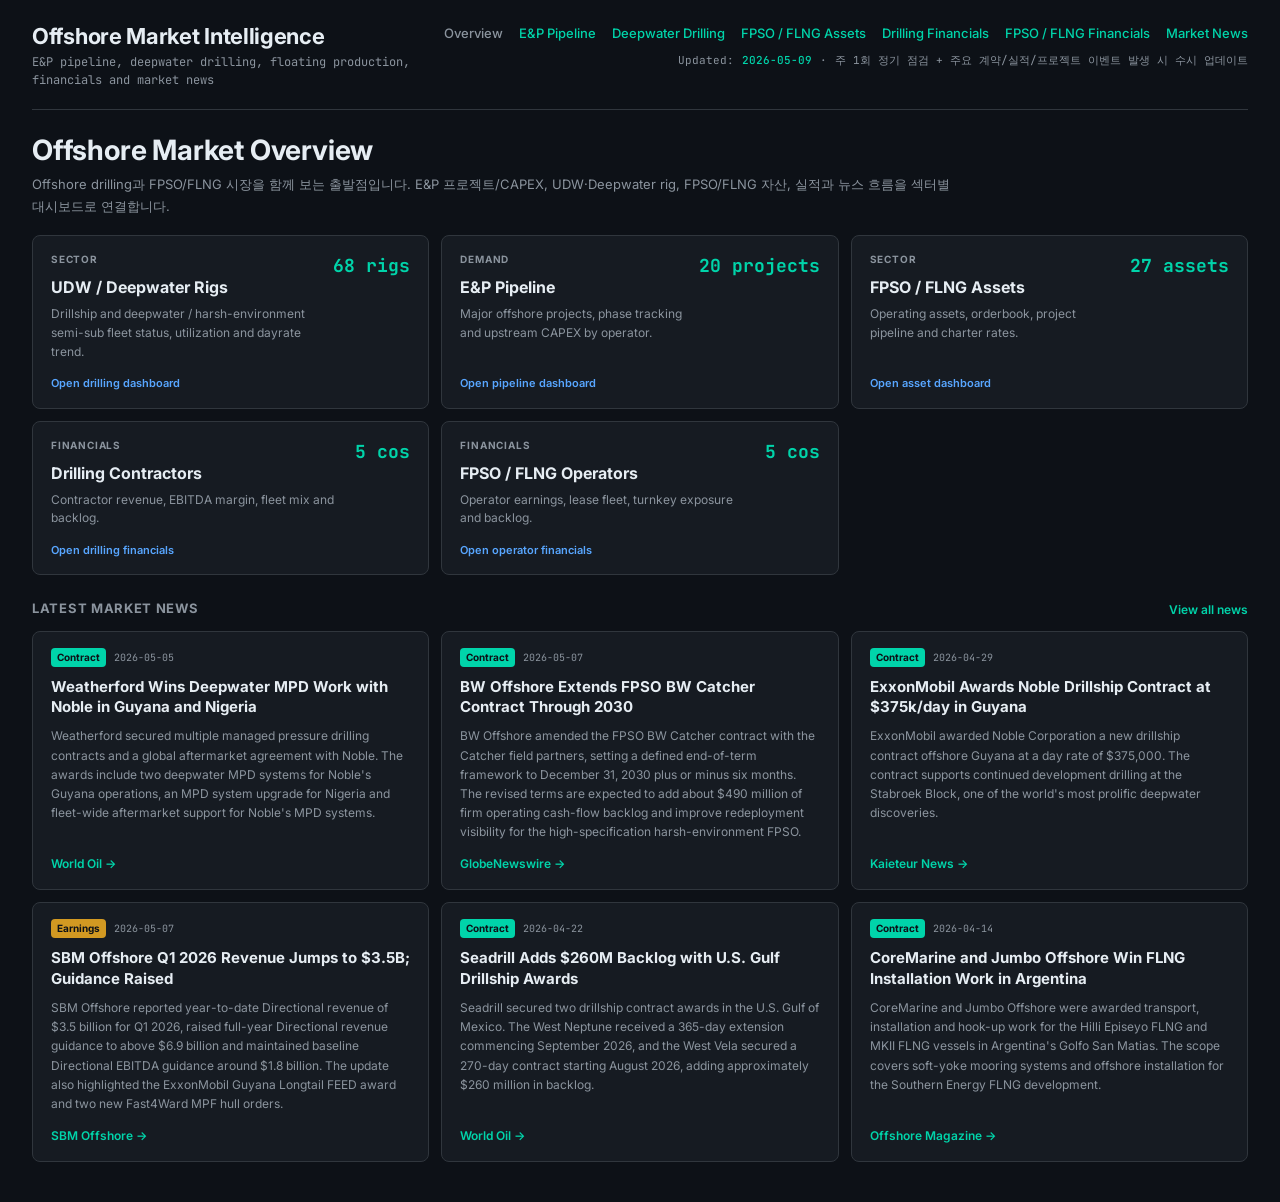
==== index.html @ 8be3d0b0 "style: simplify overview summary layout" ====
<!DOCTYPE html>
<html lang="ko">
<head>
  <meta charset="UTF-8">
  <meta name="viewport" content="width=device-width, initial-scale=1.0">
  <title>Offshore Market Intelligence</title>
  <link rel="preconnect" href="https://fonts.googleapis.com">
  <link rel="preconnect" href="https://fonts.gstatic.com" crossorigin>
  <link href="https://fonts.googleapis.com/css2?family=Inter:wght@400;500;600;700&family=JetBrains+Mono:wght@400;500&display=swap" rel="stylesheet">
  <style>
    :root {
      --bg: #0d1117;
      --panel: #161b22;
      --border: #30363d;
      --accent: #00d4aa;
      --text: #e6edf3;
      --text-muted: #8b949e;
      --green: #3fb950;
      --yellow: #d29922;
      --blue: #58a6ff;
      --orange: #f0883e;
      --red: #f85149;
      --font-body: 'Inter', sans-serif;
      --font-mono: 'JetBrains Mono', monospace;
    }
    *, *::before, *::after { box-sizing: border-box; margin: 0; padding: 0; }
    body {
      min-height: 100vh;
      background: var(--bg);
      color: var(--text);
      font-family: var(--font-body);
      line-height: 1.5;
    }
    .container {
      max-width: 1440px;
      margin: 0 auto;
      padding: 24px 32px 40px;
    }
    .header {
      display: flex;
      align-items: flex-start;
      justify-content: space-between;
      gap: 16px;
      padding-bottom: 20px;
      margin-bottom: 24px;
      border-bottom: 1px solid var(--border);
      flex-wrap: wrap;
    }
    .header-title {
      display: flex;
      flex-direction: column;
      gap: 4px;
    }
    h1 {
      font-size: 22px;
      letter-spacing: -0.3px;
      line-height: 1.15;
    }
    .subtitle {
      color: var(--text-muted);
      font-size: 12px;
      font-family: var(--font-mono);
    }
    .header-nav {
      display: flex;
      align-items: center;
      justify-content: flex-end;
      gap: 16px;
      flex-wrap: wrap;
    }
    .header-right {
      display: flex;
      flex-direction: column;
      align-items: flex-end;
      gap: 8px;
    }
    .header-meta {
      display: flex;
      align-items: center;
      justify-content: flex-end;
      gap: 8px;
      color: var(--text-muted);
      font-family: var(--font-mono);
      font-size: 11px;
      flex-wrap: wrap;
    }
    .header-meta .value {
      color: var(--accent);
      font-weight: 500;
    }
    .nav-link {
      color: var(--accent);
      text-decoration: none;
      font-size: 13px;
      font-weight: 500;
    }
    .nav-link:hover { text-decoration: underline; }
    .nav-link.active {
      color: var(--text-muted);
      pointer-events: none;
    }
    .hero {
      display: block;
      margin-bottom: 24px;
    }
    .hero-copy, .panel, .sector-card, .news-card {
      background: var(--panel);
      border: 1px solid var(--border);
      border-radius: 8px;
    }
    .hero-copy {
      background: transparent;
      border: none;
      border-radius: 0;
      padding: 0;
      margin-bottom: 18px;
    }
    .hero-copy h2 {
      font-size: 28px;
      line-height: 1.15;
      letter-spacing: -0.2px;
      margin-bottom: 8px;
    }
    .hero-copy p {
      color: var(--text-muted);
      font-size: 13px;
      line-height: 1.65;
      max-width: 920px;
    }
    .sector-grid {
      display: grid;
      grid-template-columns: repeat(5, minmax(0, 1fr));
      gap: 12px;
    }
    @media (max-width: 1280px) {
      .sector-grid { grid-template-columns: repeat(3, minmax(0, 1fr)); }
    }
    @media (max-width: 820px) {
      .sector-grid { grid-template-columns: repeat(2, minmax(0, 1fr)); }
    }
    @media (max-width: 560px) {
      .sector-grid { grid-template-columns: 1fr; }
    }
    .sector-card {
      min-height: 128px;
      padding: 16px 18px;
      display: flex;
      flex-direction: column;
      justify-content: space-between;
      color: var(--text);
      text-decoration: none;
      transition: border-color 0.15s, transform 0.15s;
    }
    .sector-card:hover {
      border-color: var(--accent);
      transform: translateY(-1px);
    }
    .sector-top {
      display: flex;
      justify-content: space-between;
      align-items: flex-start;
      gap: 12px;
    }
    .label {
      color: var(--text-muted);
      font-size: 10px;
      font-weight: 700;
      letter-spacing: 0.8px;
      text-transform: uppercase;
      margin-bottom: 8px;
    }
    .sector-title {
      font-size: 16px;
      font-weight: 700;
      margin-bottom: 6px;
    }
    .sector-desc {
      color: var(--text-muted);
      font-size: 12px;
      line-height: 1.55;
    }
    .metric {
      flex-shrink: 0;
      color: var(--accent);
      font-family: var(--font-mono);
      font-size: 18px;
      font-weight: 700;
      white-space: nowrap;
      text-align: right;
    }
    .sector-foot {
      color: var(--blue);
      font-size: 11px;
      font-weight: 600;
      margin-top: 14px;
    }
    .section-head {
      display: flex;
      align-items: flex-end;
      justify-content: space-between;
      gap: 16px;
      margin: 8px 0 12px;
    }
    .section-title {
      font-size: 13px;
      font-weight: 700;
      letter-spacing: 0.7px;
      text-transform: uppercase;
      color: var(--text-muted);
    }
    .section-link {
      color: var(--accent);
      text-decoration: none;
      font-size: 12px;
      font-weight: 600;
    }
    .section-link:hover { text-decoration: underline; }
    .news-grid {
      display: grid;
      grid-template-columns: repeat(3, minmax(0, 1fr));
      gap: 12px;
    }
    @media (max-width: 980px) {
      .news-grid { grid-template-columns: repeat(2, minmax(0, 1fr)); }
    }
    @media (max-width: 680px) {
      .news-grid { grid-template-columns: 1fr; }
    }
    .news-card {
      padding: 16px 18px;
      min-height: 220px;
      display: flex;
      flex-direction: column;
      justify-content: space-between;
    }
    .news-meta {
      display: flex;
      gap: 8px;
      align-items: center;
      margin-bottom: 10px;
      color: var(--text-muted);
      font-family: var(--font-mono);
      font-size: 10px;
    }
    .category {
      color: #0d1117;
      background: var(--accent);
      border-radius: 4px;
      padding: 2px 6px;
      font-family: var(--font-body);
      font-size: 10px;
      font-weight: 700;
    }
    .category.Earnings { background: var(--yellow); }
    .category.Fleet { background: var(--blue); }
    .category.MA { background: var(--orange); }
    .category.Outlook { background: var(--green); }
    .news-title {
      color: var(--text);
      font-size: 15px;
      font-weight: 700;
      line-height: 1.35;
      margin-bottom: 9px;
    }
    .news-summary {
      color: var(--text-muted);
      font-size: 12px;
      line-height: 1.6;
    }
    .news-source {
      color: var(--accent);
      text-decoration: none;
      font-size: 12px;
      font-weight: 600;
      margin-top: 14px;
      display: inline-flex;
    }
    .news-source:hover { text-decoration: underline; }
    .loading {
      padding: 16px;
      color: var(--red);
      border: 1px solid rgba(248,81,73,0.35);
      background: rgba(248,81,73,0.06);
      border-radius: 8px;
    }
    /* Shared header alignment */
    .header {
      display: grid;
      grid-template-columns: minmax(280px, 1fr) minmax(0, auto);
      align-items: start;
      gap: 12px 24px;
    }
    .header-right,
    .header-nav { justify-self: end; }
    .header-nav {
      display: flex;
      align-items: center;
      justify-content: flex-end;
      flex-wrap: wrap;
      gap: 16px;
    }
    @media (max-width: 900px) {
      .header { grid-template-columns: 1fr; }
      .header-right,
      .header-nav {
        justify-self: start;
        align-items: flex-start;
        justify-content: flex-start;
      }
    }
  </style>
</head>
<body>
<div class="container">
  <header class="header">
    <div class="header-title">
      <h1>Offshore Market Intelligence</h1>
      <span class="subtitle">E&amp;P pipeline, deepwater drilling, floating production, financials and market news</span>
    </div>
    <div class="header-right">
      <nav class="header-nav">
        <span class="nav-link active">Overview</span>
        <a href="pipeline.html" class="nav-link">E&amp;P Pipeline</a>
        <a href="drilling.html" class="nav-link">Deepwater Drilling</a>
        <a href="fpso.html" class="nav-link">FPSO / FLNG Assets</a>
        <a href="earnings.html" class="nav-link">Drilling Financials</a>
        <a href="fpso_earnings.html" class="nav-link">FPSO / FLNG Financials</a>
        <a href="news.html" class="nav-link">Market News</a>
      </nav>
      <div class="header-meta" id="header-meta">
        <!-- populated by JS -->
      </div>
    </div>
  </header>

  <main id="app">
    <div class="loading">Loading offshore market data...</div>
  </main>
</div>

<script>
(async function () {
  const dataFiles = [
    './data/fleet.json',
    './data/pipeline.json',
    './data/fpso.json',
    './data/earnings.json',
    './data/fpso_earnings.json',
    './data/news.json',
  ];

  function esc(str) {
    if (str == null) return '';
    return String(str)
      .replace(/&/g, '&amp;')
      .replace(/</g, '&lt;')
      .replace(/>/g, '&gt;')
      .replace(/"/g, '&quot;');
  }

  function categoryClass(category) {
    if (category === 'M&A') return 'MA';
    return category || '';
  }

  function renderNews(items) {
    return items.slice(0, 6).map(item => `
      <article class="news-card">
        <div>
          <div class="news-meta">
            <span class="category ${esc(categoryClass(item.category))}">${esc(item.category)}</span>
            <span>${esc(item.date)}</span>
          </div>
          <div class="news-title">${esc(item.title)}</div>
          <div class="news-summary">${esc(item.summary)}</div>
        </div>
        <a class="news-source" href="${esc(item.url)}" target="_blank" rel="noopener noreferrer">${esc(item.source)} -></a>
      </article>
    `).join('');
  }

  try {
    const [fleet, pipeline, fpso, drillingEarnings, fpsoEarnings, news] = await Promise.all(
      dataFiles.map(url => fetch(url).then(r => {
        if (!r.ok) throw new Error(`${url} ${r.status}`);
        return r.json();
      }))
    );

    const deepwaterRigs = fleet.rigs.filter(r => r.type === 'Drillship' || r.type === 'Semisubmersible');
    const pipelineProjects = pipeline.projects || [];
    const sortedNews = [...news.items].sort((a, b) => b.date.localeCompare(a.date));
    const drillingNews = sortedNews.filter(n => n.sector === 'Drilling').slice(0, 3);
    const fpsoNews = sortedNews.filter(n => n.sector === 'FPSO/FLNG').slice(0, 3);
    const latestNews = [
      drillingNews[0], fpsoNews[0],
      drillingNews[1], fpsoNews[1],
      drillingNews[2], fpsoNews[2],
    ].filter(Boolean);
    const latestUpdate = [
      fleet.updated,
      pipeline.updated,
      fpso.updated,
      drillingEarnings.updated,
      fpsoEarnings.updated,
      news.updated,
    ].filter(Boolean).sort().pop() || '—';

    document.getElementById('header-meta').innerHTML = `
      <span>Updated:</span>
      <span class="value">${esc(latestUpdate)}</span>
      <span>·</span>
      <span>${esc(news.update_frequency_ko || news.update_frequency || 'Weekly review + ad hoc updates')}</span>
    `;

    document.getElementById('app').innerHTML = `
      <section class="hero">
        <div class="hero-copy">
          <h2>Offshore Market Overview</h2>
          <p>
            Offshore drilling과 FPSO/FLNG 시장을 함께 보는 출발점입니다.
            E&amp;P 프로젝트/CAPEX, UDW·Deepwater rig, FPSO/FLNG 자산, 실적과 뉴스 흐름을 섹터별 대시보드로 연결합니다.
          </p>
        </div>
        <div class="sector-grid">
          <a class="sector-card" href="drilling.html">
            <div class="sector-top">
              <div>
                <div class="label">Sector</div>
                <div class="sector-title">UDW / Deepwater Rigs</div>
                <div class="sector-desc">Drillship and deepwater / harsh-environment semi-sub fleet status, utilization and dayrate trend.</div>
              </div>
              <div class="metric">${deepwaterRigs.length} rigs</div>
            </div>
            <div class="sector-foot">Open drilling dashboard</div>
          </a>
          <a class="sector-card" href="pipeline.html">
            <div class="sector-top">
              <div>
                <div class="label">Demand</div>
                <div class="sector-title">E&amp;P Pipeline</div>
                <div class="sector-desc">Major offshore projects, phase tracking and upstream CAPEX by operator.</div>
              </div>
              <div class="metric">${pipelineProjects.length} projects</div>
            </div>
            <div class="sector-foot">Open pipeline dashboard</div>
          </a>
          <a class="sector-card" href="fpso.html">
            <div class="sector-top">
              <div>
                <div class="label">Sector</div>
                <div class="sector-title">FPSO / FLNG Assets</div>
                <div class="sector-desc">Operating assets, orderbook, project pipeline and charter rates.</div>
              </div>
              <div class="metric">${fpso.vessels.length} assets</div>
            </div>
            <div class="sector-foot">Open asset dashboard</div>
          </a>
          <a class="sector-card" href="earnings.html">
            <div class="sector-top">
              <div>
                <div class="label">Financials</div>
                <div class="sector-title">Drilling Contractors</div>
                <div class="sector-desc">Contractor revenue, EBITDA margin, fleet mix and backlog.</div>
              </div>
              <div class="metric">${drillingEarnings.companies.length} cos</div>
            </div>
            <div class="sector-foot">Open drilling financials</div>
          </a>
          <a class="sector-card" href="fpso_earnings.html">
            <div class="sector-top">
              <div>
                <div class="label">Financials</div>
                <div class="sector-title">FPSO / FLNG Operators</div>
                <div class="sector-desc">Operator earnings, lease fleet, turnkey exposure and backlog.</div>
              </div>
              <div class="metric">${fpsoEarnings.companies.length} cos</div>
            </div>
            <div class="sector-foot">Open operator financials</div>
          </a>
        </div>
      </section>

      <section>
        <div class="section-head">
          <div class="section-title">Latest Market News</div>
          <a class="section-link" href="news.html">View all news</a>
        </div>
        <div class="news-grid">${renderNews(latestNews)}</div>
      </section>
    `;
  } catch (err) {
    document.getElementById('app').innerHTML =
      `<div class="loading">데이터 로드 실패: ${esc(err.message)}</div>`;
  }
})();
</script>
</body>
</html>
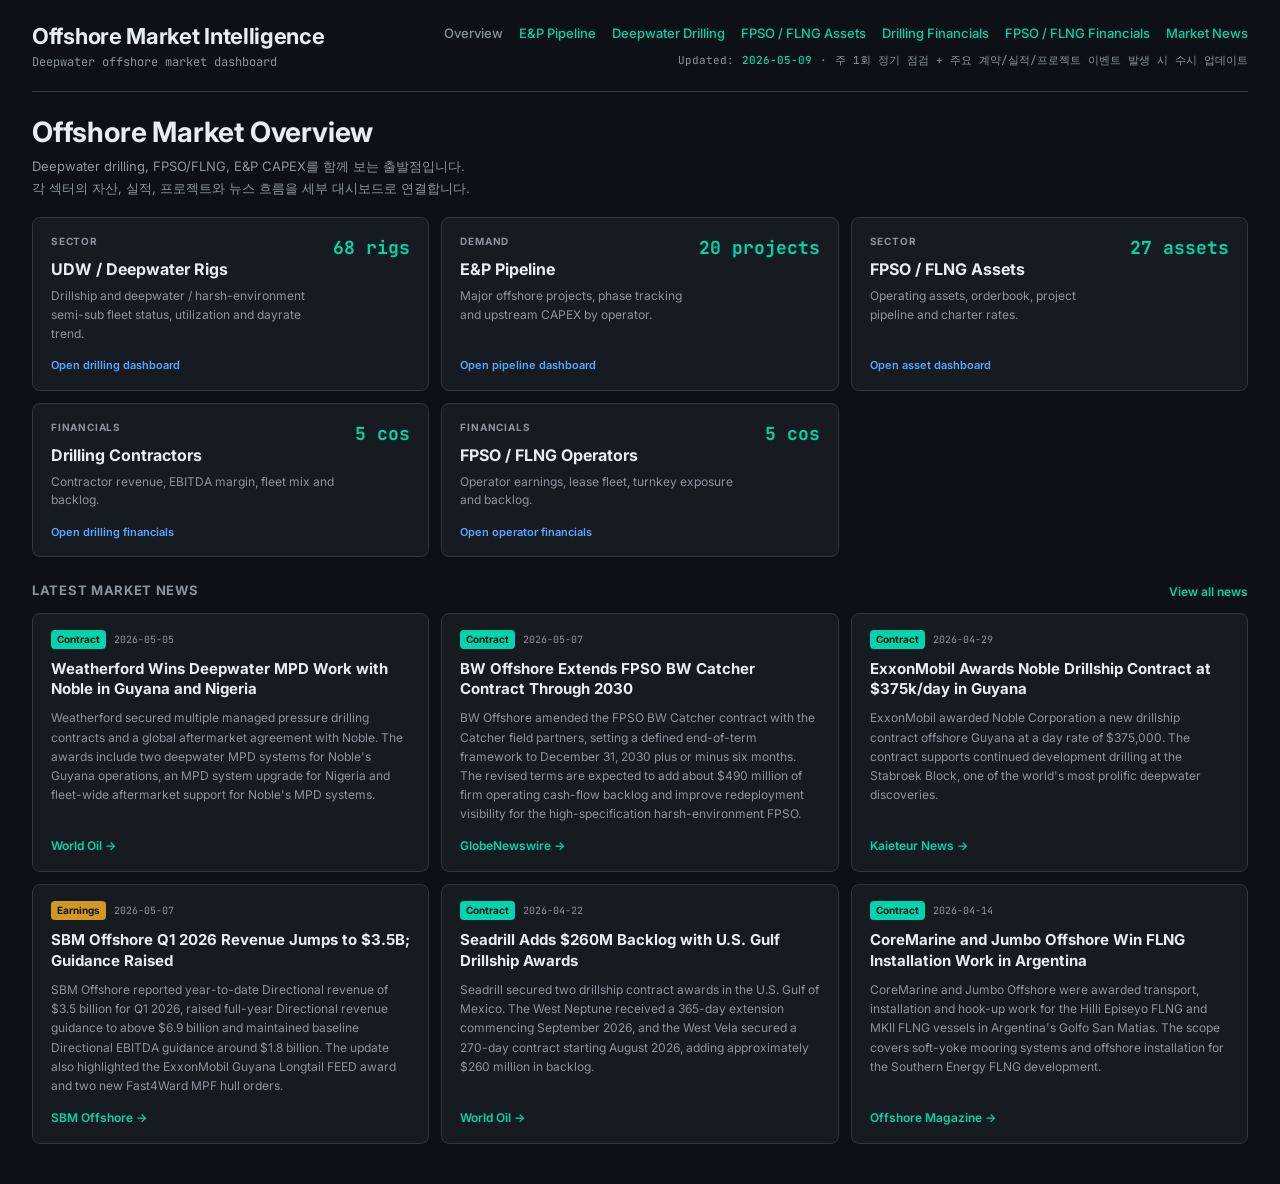
==== commit 387b0a37: "style: improve overview text wrapping" ====
--- a/index.html
+++ b/index.html
@@ -60,6 +60,7 @@
       color: var(--text-muted);
       font-size: 12px;
       font-family: var(--font-mono);
+      white-space: nowrap;
     }
     .header-nav {
       display: flex;
@@ -125,7 +126,10 @@
       color: var(--text-muted);
       font-size: 13px;
       line-height: 1.65;
-      max-width: 920px;
+      max-width: 980px;
+    }
+    .hero-copy p span {
+      display: block;
     }
     .sector-grid {
       display: grid;
@@ -307,6 +311,8 @@
         align-items: flex-start;
         justify-content: flex-start;
       }
+      .subtitle { white-space: normal; }
+      .hero-copy p span { display: inline; }
     }
   </style>
 </head>
@@ -315,7 +321,7 @@
   <header class="header">
     <div class="header-title">
       <h1>Offshore Market Intelligence</h1>
-      <span class="subtitle">E&amp;P pipeline, deepwater drilling, floating production, financials and market news</span>
+      <span class="subtitle">Deepwater offshore market dashboard</span>
     </div>
     <div class="header-right">
       <nav class="header-nav">
@@ -418,8 +424,8 @@
         <div class="hero-copy">
           <h2>Offshore Market Overview</h2>
           <p>
-            Offshore drilling과 FPSO/FLNG 시장을 함께 보는 출발점입니다.
-            E&amp;P 프로젝트/CAPEX, UDW·Deepwater rig, FPSO/FLNG 자산, 실적과 뉴스 흐름을 섹터별 대시보드로 연결합니다.
+            <span>Deepwater drilling, FPSO/FLNG, E&amp;P CAPEX를 함께 보는 출발점입니다.</span>
+            <span>각 섹터의 자산, 실적, 프로젝트와 뉴스 흐름을 세부 대시보드로 연결합니다.</span>
           </p>
         </div>
         <div class="sector-grid">
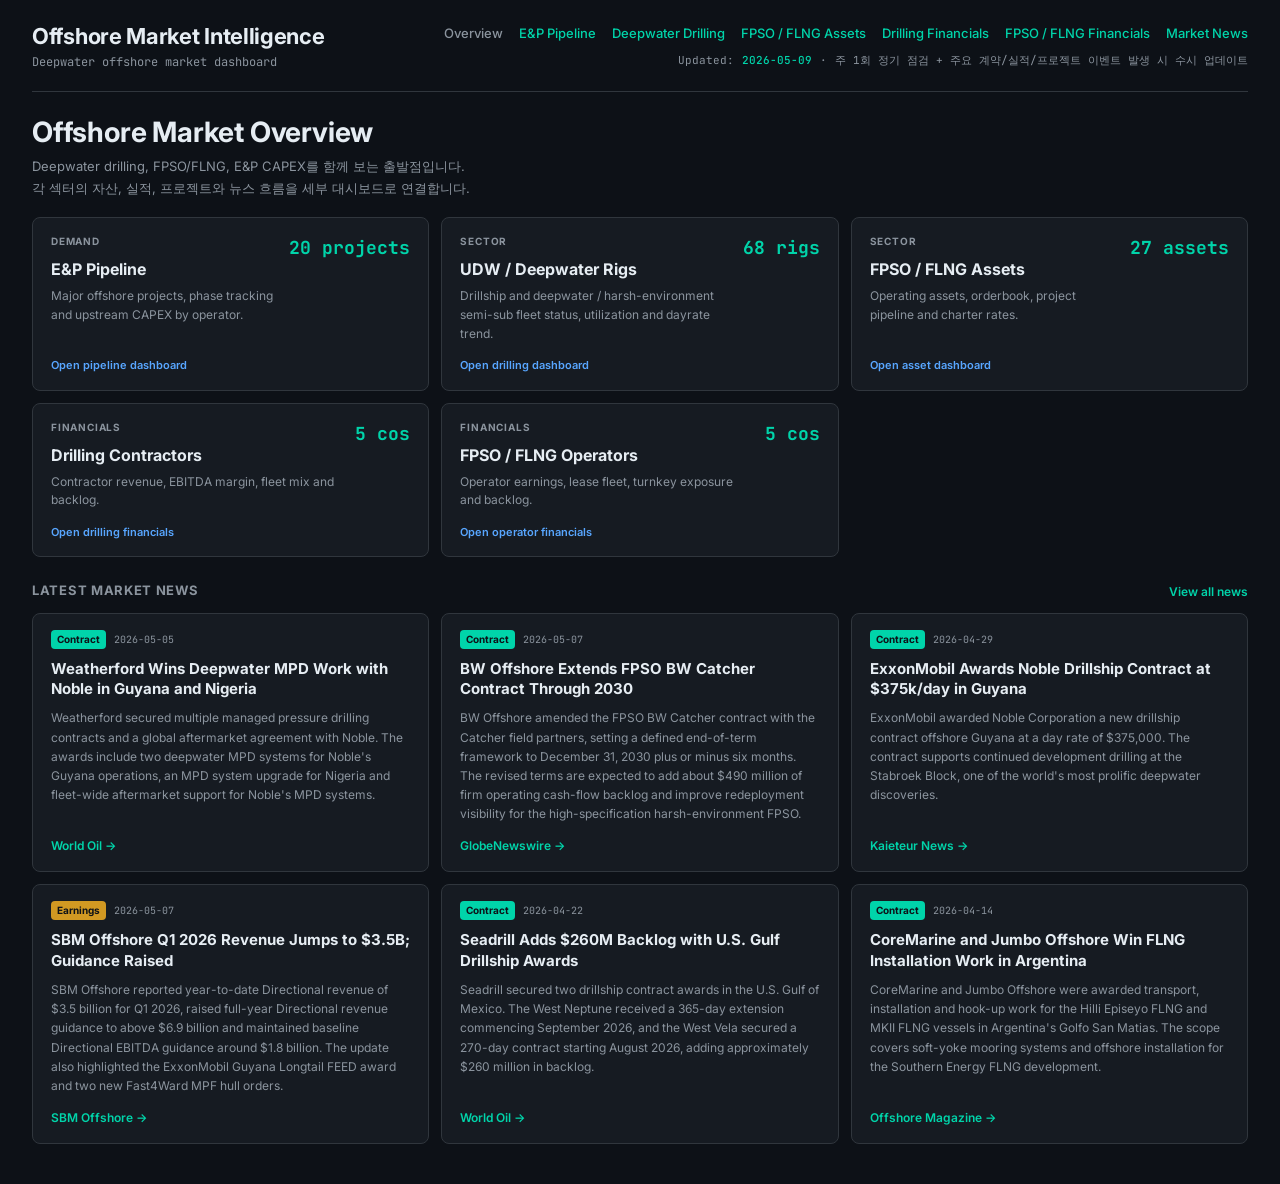
==== commit 0664355b: "fix: reorder sector cards to E&P Pipeline → UDW/Deepwater → FPSO/FLNG" ====
--- a/index.html
+++ b/index.html
@@ -429,6 +429,17 @@
           </p>
         </div>
         <div class="sector-grid">
+          <a class="sector-card" href="pipeline.html">
+            <div class="sector-top">
+              <div>
+                <div class="label">Demand</div>
+                <div class="sector-title">E&amp;P Pipeline</div>
+                <div class="sector-desc">Major offshore projects, phase tracking and upstream CAPEX by operator.</div>
+              </div>
+              <div class="metric">${pipelineProjects.length} projects</div>
+            </div>
+            <div class="sector-foot">Open pipeline dashboard</div>
+          </a>
           <a class="sector-card" href="drilling.html">
             <div class="sector-top">
               <div>
@@ -439,17 +450,6 @@
               <div class="metric">${deepwaterRigs.length} rigs</div>
             </div>
             <div class="sector-foot">Open drilling dashboard</div>
-          </a>
-          <a class="sector-card" href="pipeline.html">
-            <div class="sector-top">
-              <div>
-                <div class="label">Demand</div>
-                <div class="sector-title">E&amp;P Pipeline</div>
-                <div class="sector-desc">Major offshore projects, phase tracking and upstream CAPEX by operator.</div>
-              </div>
-              <div class="metric">${pipelineProjects.length} projects</div>
-            </div>
-            <div class="sector-foot">Open pipeline dashboard</div>
           </a>
           <a class="sector-card" href="fpso.html">
             <div class="sector-top">
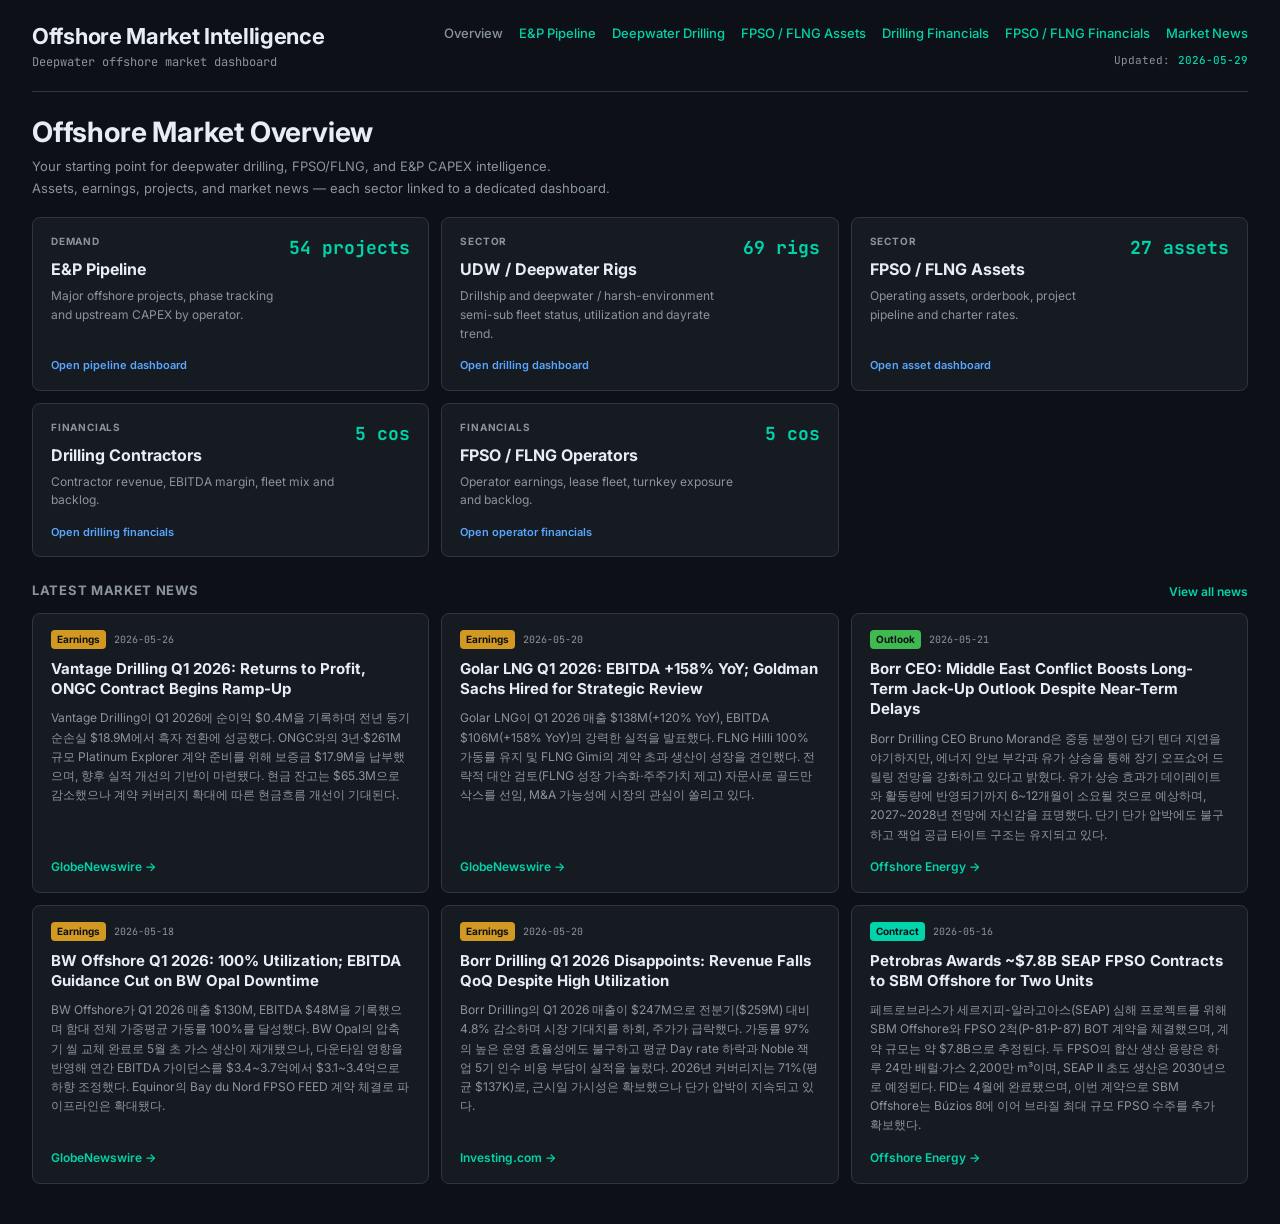
==== commit a419563e: "style: overview page - English text, remove update frequency note - 섹션 설명 한→영 (출발점, 각 섹터 문구) - 우측 상단" ====
--- a/index.html
+++ b/index.html
@@ -415,8 +415,6 @@
     document.getElementById('header-meta').innerHTML = `
       <span>Updated:</span>
       <span class="value">${esc(latestUpdate)}</span>
-      <span>·</span>
-      <span>${esc(news.update_frequency_ko || news.update_frequency || 'Weekly review + ad hoc updates')}</span>
     `;
 
     document.getElementById('app').innerHTML = `
@@ -424,8 +422,8 @@
         <div class="hero-copy">
           <h2>Offshore Market Overview</h2>
           <p>
-            <span>Deepwater drilling, FPSO/FLNG, E&amp;P CAPEX를 함께 보는 출발점입니다.</span>
-            <span>각 섹터의 자산, 실적, 프로젝트와 뉴스 흐름을 세부 대시보드로 연결합니다.</span>
+            <span>Your starting point for deepwater drilling, FPSO/FLNG, and E&amp;P CAPEX intelligence.</span>
+            <span>Assets, earnings, projects, and market news — each sector linked to a dedicated dashboard.</span>
           </p>
         </div>
         <div class="sector-grid">
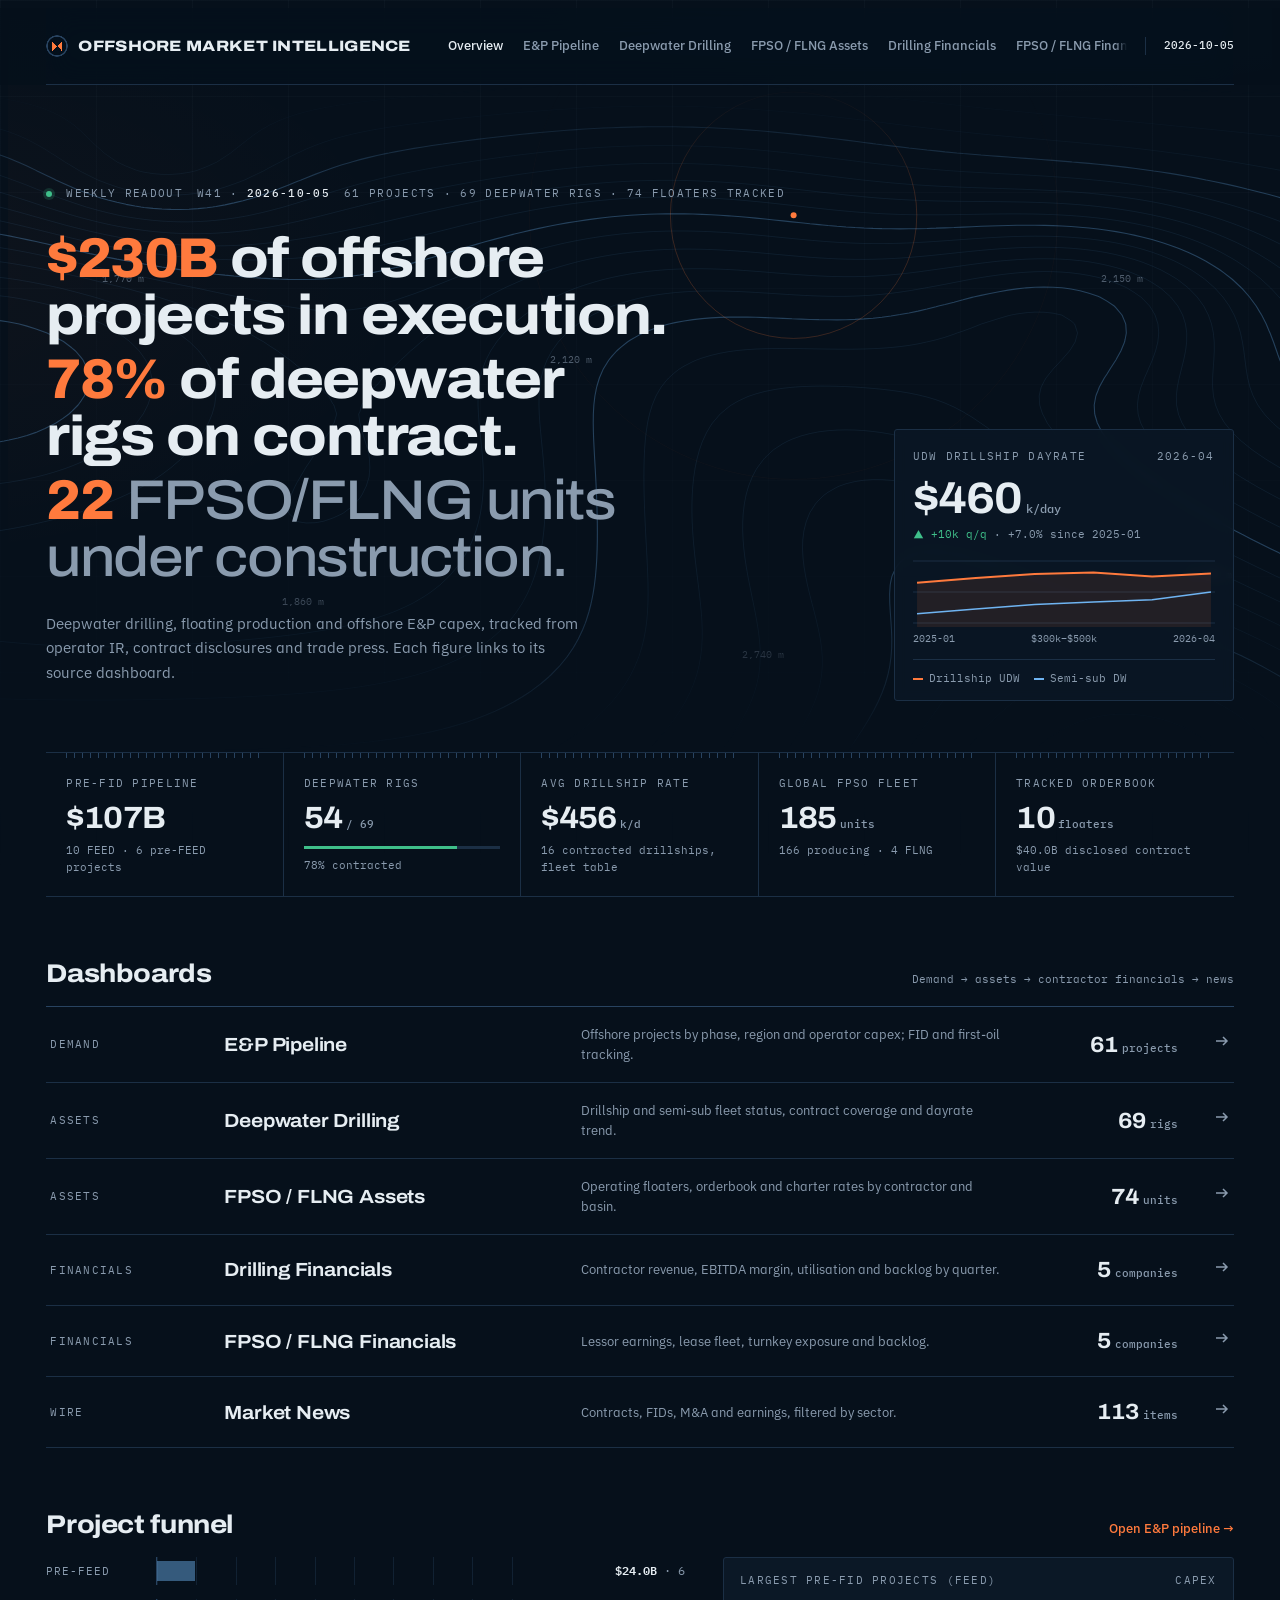
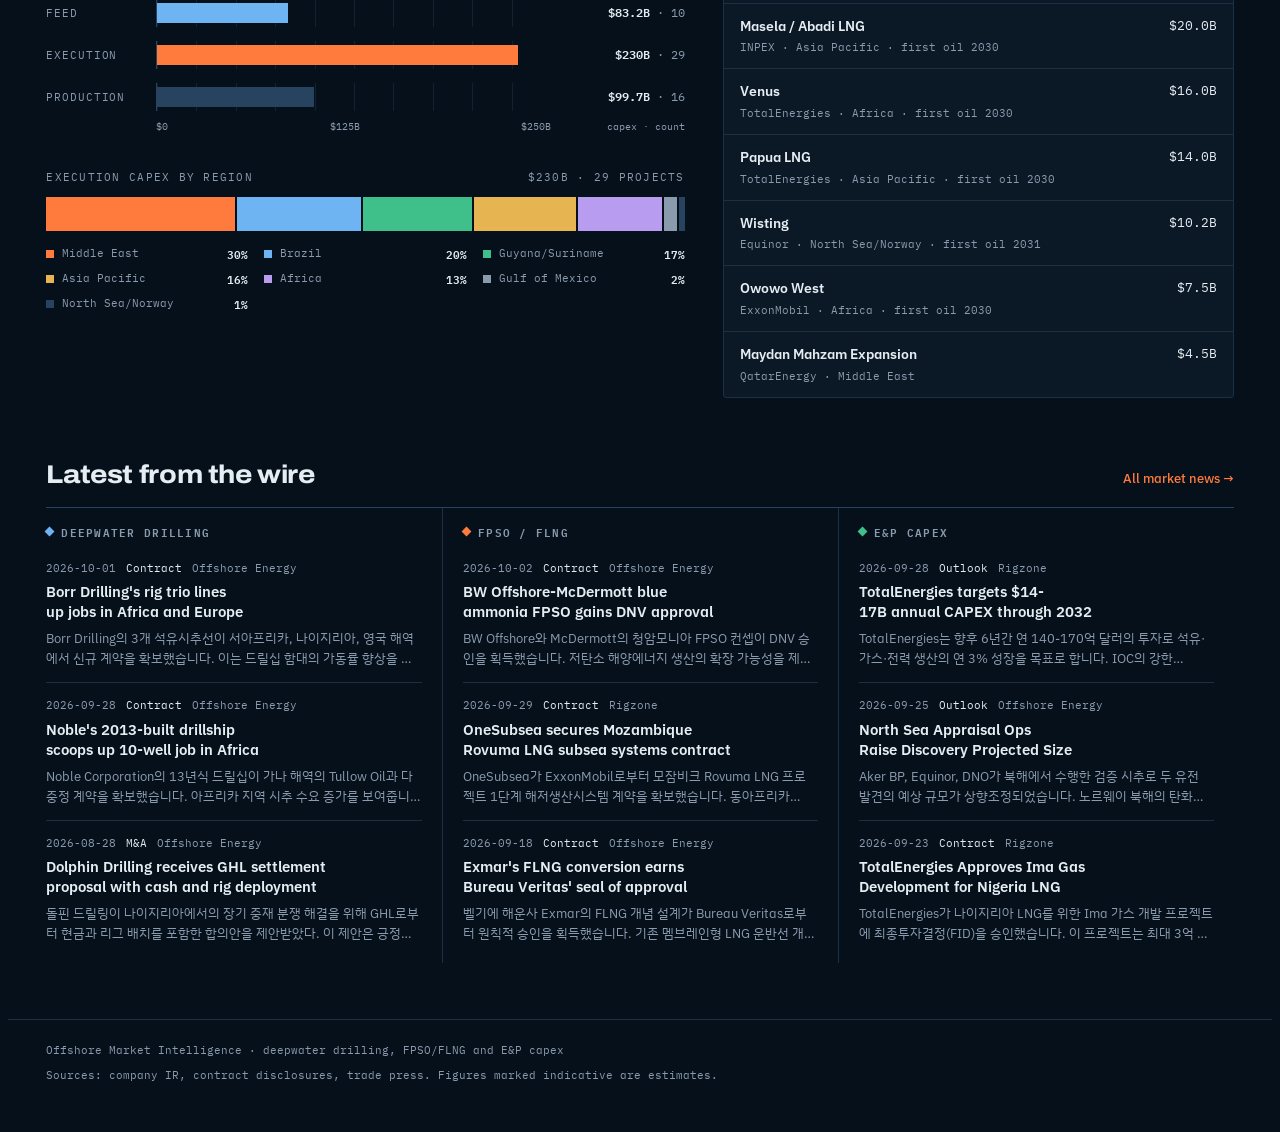
==== commit d4d5312a: "design: site-wide redesign — "chart room" design system - assets/theme.css: shared design system (de" ====
--- a/index.html
+++ b/index.html
@@ -2,317 +2,189 @@
 <html lang="ko">
 <head>
   <meta charset="UTF-8">
-  <meta name="viewport" content="width=device-width, initial-scale=1.0">
+  <meta name="viewport" content="width=device-width, initial-scale=1.0, viewport-fit=cover">
   <title>Offshore Market Intelligence</title>
+  <meta name="description" content="Weekly intelligence on deepwater drilling, FPSO/FLNG assets and offshore E&amp;P capex.">
+  <link rel="icon" href="data:image/svg+xml,%3Csvg xmlns='http://www.w3.org/2000/svg' viewBox='0 0 32 32'%3E%3Crect width='32' height='32' rx='6' fill='%2306101b'/%3E%3Ccircle cx='16' cy='16' r='11' fill='none' stroke='%23284360' stroke-width='2'/%3E%3Cpath d='M16 6l3 10-3 10-3-10z' fill='%23ff7a3d'/%3E%3C/svg%3E">
   <link rel="preconnect" href="https://fonts.googleapis.com">
   <link rel="preconnect" href="https://fonts.gstatic.com" crossorigin>
-  <link href="https://fonts.googleapis.com/css2?family=Inter:wght@400;500;600;700&family=JetBrains+Mono:wght@400;500&display=swap" rel="stylesheet">
+  <link href="https://fonts.googleapis.com/css2?family=Archivo:wdth,wght@62..125,400..900&family=IBM+Plex+Mono:wght@400;500;600&family=IBM+Plex+Sans+KR:wght@400;500;600;700&family=IBM+Plex+Sans:ital,wght@0,400;0,500;0,600;0,700;1,400&display=swap" rel="stylesheet">
+  <link rel="stylesheet" href="assets/theme.css">
+  <script src="assets/theme.js"></script>
   <style>
-    :root {
-      --bg: #0d1117;
-      --panel: #161b22;
-      --border: #30363d;
-      --accent: #00d4aa;
-      --text: #e6edf3;
-      --text-muted: #8b949e;
-      --green: #3fb950;
-      --yellow: #d29922;
-      --blue: #58a6ff;
-      --orange: #f0883e;
-      --red: #f85149;
-      --font-body: 'Inter', sans-serif;
-      --font-mono: 'JetBrains Mono', monospace;
-    }
-    *, *::before, *::after { box-sizing: border-box; margin: 0; padding: 0; }
-    body {
-      min-height: 100vh;
-      background: var(--bg);
-      color: var(--text);
-      font-family: var(--font-body);
-      line-height: 1.5;
-    }
-    .container {
-      max-width: 1440px;
-      margin: 0 auto;
-      padding: 24px 32px 40px;
-    }
-    .header {
-      display: flex;
-      align-items: flex-start;
-      justify-content: space-between;
-      gap: 16px;
-      padding-bottom: 20px;
-      margin-bottom: 24px;
-      border-bottom: 1px solid var(--border);
-      flex-wrap: wrap;
-    }
-    .header-title {
-      display: flex;
-      flex-direction: column;
-      gap: 4px;
-    }
-    h1 {
-      font-size: 22px;
-      letter-spacing: -0.3px;
-      line-height: 1.15;
-    }
-    .subtitle {
-      color: var(--text-muted);
-      font-size: 12px;
-      font-family: var(--font-mono);
-      white-space: nowrap;
-    }
-    .header-nav {
-      display: flex;
-      align-items: center;
-      justify-content: flex-end;
-      gap: 16px;
-      flex-wrap: wrap;
-    }
-    .header-right {
-      display: flex;
-      flex-direction: column;
-      align-items: flex-end;
-      gap: 8px;
-    }
-    .header-meta {
-      display: flex;
-      align-items: center;
-      justify-content: flex-end;
-      gap: 8px;
-      color: var(--text-muted);
-      font-family: var(--font-mono);
-      font-size: 11px;
-      flex-wrap: wrap;
-    }
-    .header-meta .value {
-      color: var(--accent);
-      font-weight: 500;
-    }
-    .nav-link {
-      color: var(--accent);
-      text-decoration: none;
-      font-size: 13px;
-      font-weight: 500;
-    }
-    .nav-link:hover { text-decoration: underline; }
-    .nav-link.active {
-      color: var(--text-muted);
-      pointer-events: none;
-    }
+    /* Overview — "sounding sheet": the headline is the week's readout,
+       set over a bathymetric contour field; everything below is an index into the chart room. */
+    .ov { max-width: 1520px; margin: 0 auto; padding-inline: clamp(16px, 3vw, 40px); }
+
+    /* ---------- hero ---------- */
     .hero {
-      display: block;
-      margin-bottom: 24px;
-    }
-    .hero-copy, .panel, .sector-card, .news-card {
-      background: var(--panel);
-      border: 1px solid var(--border);
-      border-radius: 8px;
-    }
-    .hero-copy {
-      background: transparent;
-      border: none;
-      border-radius: 0;
-      padding: 0;
-      margin-bottom: 18px;
-    }
-    .hero-copy h2 {
-      font-size: 28px;
-      line-height: 1.15;
-      letter-spacing: -0.2px;
-      margin-bottom: 8px;
-    }
-    .hero-copy p {
-      color: var(--text-muted);
-      font-size: 13px;
-      line-height: 1.65;
-      max-width: 980px;
-    }
-    .hero-copy p span {
-      display: block;
-    }
-    .sector-grid {
-      display: grid;
-      grid-template-columns: repeat(5, minmax(0, 1fr));
-      gap: 12px;
-    }
-    @media (max-width: 1280px) {
-      .sector-grid { grid-template-columns: repeat(3, minmax(0, 1fr)); }
-    }
-    @media (max-width: 820px) {
-      .sector-grid { grid-template-columns: repeat(2, minmax(0, 1fr)); }
-    }
-    @media (max-width: 560px) {
-      .sector-grid { grid-template-columns: 1fr; }
-    }
-    .sector-card {
-      min-height: 128px;
-      padding: 16px 18px;
-      display: flex;
-      flex-direction: column;
-      justify-content: space-between;
-      color: var(--text);
-      text-decoration: none;
-      transition: border-color 0.15s, transform 0.15s;
-    }
-    .sector-card:hover {
-      border-color: var(--accent);
-      transform: translateY(-1px);
-    }
-    .sector-top {
-      display: flex;
-      justify-content: space-between;
-      align-items: flex-start;
-      gap: 12px;
-    }
-    .label {
-      color: var(--text-muted);
-      font-size: 10px;
-      font-weight: 700;
-      letter-spacing: 0.8px;
-      text-transform: uppercase;
-      margin-bottom: 8px;
-    }
-    .sector-title {
-      font-size: 16px;
-      font-weight: 700;
-      margin-bottom: 6px;
-    }
-    .sector-desc {
-      color: var(--text-muted);
-      font-size: 12px;
-      line-height: 1.55;
-    }
-    .metric {
-      flex-shrink: 0;
-      color: var(--accent);
-      font-family: var(--font-mono);
-      font-size: 18px;
-      font-weight: 700;
-      white-space: nowrap;
-      text-align: right;
-    }
-    .sector-foot {
-      color: var(--blue);
-      font-size: 11px;
-      font-weight: 600;
-      margin-top: 14px;
-    }
-    .section-head {
-      display: flex;
-      align-items: flex-end;
-      justify-content: space-between;
-      gap: 16px;
-      margin: 8px 0 12px;
-    }
-    .section-title {
-      font-size: 13px;
-      font-weight: 700;
-      letter-spacing: 0.7px;
-      text-transform: uppercase;
-      color: var(--text-muted);
-    }
-    .section-link {
-      color: var(--accent);
-      text-decoration: none;
-      font-size: 12px;
-      font-weight: 600;
-    }
-    .section-link:hover { text-decoration: underline; }
-    .news-grid {
-      display: grid;
-      grid-template-columns: repeat(3, minmax(0, 1fr));
-      gap: 12px;
-    }
-    @media (max-width: 980px) {
-      .news-grid { grid-template-columns: repeat(2, minmax(0, 1fr)); }
-    }
-    @media (max-width: 680px) {
-      .news-grid { grid-template-columns: 1fr; }
-    }
-    .news-card {
-      padding: 16px 18px;
-      min-height: 220px;
-      display: flex;
-      flex-direction: column;
-      justify-content: space-between;
-    }
-    .news-meta {
-      display: flex;
-      gap: 8px;
-      align-items: center;
-      margin-bottom: 10px;
-      color: var(--text-muted);
-      font-family: var(--font-mono);
-      font-size: 10px;
-    }
-    .category {
-      color: #0d1117;
-      background: var(--accent);
-      border-radius: 4px;
-      padding: 2px 6px;
-      font-family: var(--font-body);
-      font-size: 10px;
-      font-weight: 700;
-    }
-    .category.Earnings { background: var(--yellow); }
-    .category.Fleet { background: var(--blue); }
-    .category.MA { background: var(--orange); }
-    .category.Outlook { background: var(--green); }
-    .news-title {
-      color: var(--text);
-      font-size: 15px;
-      font-weight: 700;
-      line-height: 1.35;
-      margin-bottom: 9px;
-    }
-    .news-summary {
-      color: var(--text-muted);
-      font-size: 12px;
-      line-height: 1.6;
-    }
-    .news-source {
-      color: var(--accent);
-      text-decoration: none;
-      font-size: 12px;
-      font-weight: 600;
-      margin-top: 14px;
-      display: inline-flex;
-    }
-    .news-source:hover { text-decoration: underline; }
-    .loading {
-      padding: 16px;
-      color: var(--red);
-      border: 1px solid rgba(248,81,73,0.35);
-      background: rgba(248,81,73,0.06);
-      border-radius: 8px;
-    }
-    /* Shared header alignment */
-    .header {
-      display: grid;
-      grid-template-columns: minmax(280px, 1fr) minmax(0, auto);
-      align-items: start;
-      gap: 12px 24px;
-    }
-    .header-right,
-    .header-nav { justify-self: end; }
-    .header-nav {
-      display: flex;
-      align-items: center;
-      justify-content: flex-end;
-      flex-wrap: wrap;
-      gap: 16px;
-    }
-    @media (max-width: 900px) {
-      .header { grid-template-columns: 1fr; }
-      .header-right,
-      .header-nav {
-        justify-self: start;
-        align-items: flex-start;
-        justify-content: flex-start;
-      }
-      .subtitle { white-space: normal; }
-      .hero-copy p span { display: inline; }
+      position: relative; isolation: isolate;
+      padding-block: clamp(28px, 5vw, 72px) clamp(28px, 4vw, 56px);
+      border-bottom: 1px solid var(--line);
+    }
+    .hero-field {
+      position: absolute; inset: -40px calc(50% - 50vw) 0; z-index: -1; pointer-events: none;
+      overflow: hidden;
+      mask-image: linear-gradient(to bottom, transparent 0, #000 18%, #000 70%, transparent 100%);
+    }
+    .hero-field canvas { width: 100%; height: 100%; display: block; }
+    .hero-grid { display: grid; grid-template-columns: minmax(0, 1fr) minmax(260px, 340px); gap: clamp(24px, 4vw, 64px); align-items: end; }
+    .eyebrow {
+      display: flex; flex-wrap: wrap; align-items: center; gap: 6px 14px;
+      font-family: var(--font-mono); font-size: 11px; letter-spacing: .12em; text-transform: uppercase; color: var(--silt);
+      margin-bottom: clamp(18px, 2.4vw, 28px);
+    }
+    .eyebrow .pip { width: 6px; height: 6px; background: var(--kelp); border-radius: 50%; box-shadow: 0 0 0 3px rgba(63,191,138,.18); }
+    .eyebrow b { color: var(--foam); font-weight: 500; }
+    .readout {
+      font-family: var(--font-display); font-stretch: 112%; font-weight: 750;
+      font-size: clamp(2.1rem, 1.1rem + 3vw, 4.1rem); line-height: 1.02; letter-spacing: -.028em;
+      max-width: 23ch; margin: 0;
+    }
+    .readout .line { display: block; text-wrap: balance; }
+    .readout .line + .line { margin-top: .12em; }
+    .readout .num {
+      color: var(--signal); font-stretch: 100%; font-variant-numeric: tabular-nums lining-nums;
+      font-weight: 800;
+    }
+    .readout .soft { color: var(--silt); font-weight: 500; }
+    .lede { margin-top: clamp(18px, 2vw, 26px); max-width: 60ch; color: var(--silt); font-size: 15px; line-height: 1.65; }
+
+    /* dayrate instrument */
+    .gauge {
+      border: 1px solid var(--line); background: rgba(11,24,38,.78); border-radius: var(--radius);
+      -webkit-backdrop-filter: blur(6px); backdrop-filter: blur(6px);
+      padding: 18px 18px 14px;
+    }
+    .gauge-head { display: flex; justify-content: space-between; align-items: baseline; gap: 10px; }
+    .k { font-family: var(--font-mono); font-size: 10.5px; letter-spacing: .12em; text-transform: uppercase; color: var(--silt); }
+    .gauge-val { font-family: var(--font-display); font-stretch: 108%; font-weight: 700; font-size: 44px; line-height: 1; letter-spacing: -.02em; margin-top: 12px; font-variant-numeric: tabular-nums; }
+    .gauge-val small { font-family: var(--font-mono); font-size: 12px; color: var(--silt); font-weight: 500; letter-spacing: 0; margin-left: 4px; }
+    .gauge-delta { font-family: var(--font-mono); font-size: 11px; margin-top: 6px; }
+    .up { color: var(--kelp); } .down { color: var(--coral); }
+    .spark { display: block; width: 100%; height: 72px; margin-top: 12px; overflow: visible; }
+    .spark-axis { display: flex; justify-content: space-between; font-family: var(--font-mono); font-size: 10px; color: var(--silt); margin-top: 4px; }
+    .gauge-legend { display: flex; gap: 14px; margin-top: 12px; padding-top: 10px; border-top: 1px solid var(--line); font-family: var(--font-mono); font-size: 10.5px; color: var(--silt); }
+    .gauge-legend i { display: inline-block; width: 10px; height: 2px; vertical-align: middle; margin-right: 6px; }
+
+    /* ---------- soundings strip ---------- */
+    .soundings { display: grid; grid-template-columns: repeat(5, minmax(0, 1fr)); border-bottom: 1px solid var(--line); }
+    .snd { position: relative; padding: 22px 20px 20px; border-right: 1px solid var(--line); min-width: 0; }
+    .snd:last-child { border-right: 0; }
+    .snd::before { content: ""; position: absolute; left: 20px; right: 20px; top: 0; height: 5px; background: repeating-linear-gradient(to right, var(--line-2) 0 1px, transparent 1px 8px); }
+    .snd-val { font-family: var(--font-display); font-stretch: 108%; font-weight: 700; font-size: clamp(26px, 2.4vw, 34px); letter-spacing: -.02em; line-height: 1; margin-top: 12px; font-variant-numeric: tabular-nums; }
+    .snd-val small { font-family: var(--font-mono); font-size: 11px; color: var(--silt); font-weight: 500; letter-spacing: 0; margin-left: 3px; }
+    .snd-sub { font-family: var(--font-mono); font-size: 11px; color: var(--silt); margin-top: 8px; }
+    .meter { height: 3px; background: var(--line); margin-top: 12px; position: relative; overflow: hidden; }
+    .meter > i { position: absolute; inset: 0 auto 0 0; background: var(--kelp); transform-origin: left; }
+
+    /* ---------- sections ---------- */
+    .sec { padding-block: clamp(36px, 5vw, 64px) 0; }
+    .sec-head { display: flex; justify-content: space-between; align-items: end; gap: 12px 24px; flex-wrap: wrap; margin-bottom: 18px; }
+    .sec-title { font-family: var(--font-display); font-stretch: 112%; font-weight: 750; font-size: clamp(22px, 2vw, 30px); letter-spacing: -.015em; line-height: 1.05; margin: 0; }
+    .sec-note { font-family: var(--font-mono); font-size: 11px; color: var(--silt); }
+    .sec-link { font-size: 13px; font-weight: 500; color: var(--signal); text-decoration: none; }
+    .sec-link:hover { text-decoration: underline; }
+
+    /* chart index */
+    .index { border-top: 1px solid var(--line-2); }
+    .row {
+      display: grid; grid-template-columns: 150px minmax(0, 1.1fr) minmax(0, 1.4fr) 150px 28px; gap: 8px 24px; align-items: center;
+      padding: 18px 4px; border-bottom: 1px solid var(--line); color: var(--foam); text-decoration: none;
+      transition: background-color .2s var(--ease), padding .25s var(--ease);
+    }
+    .row:hover { background: linear-gradient(90deg, rgba(255,122,61,.07), transparent 70%); padding-left: 14px; }
+    .row-kind { font-family: var(--font-mono); font-size: 10.5px; letter-spacing: .12em; text-transform: uppercase; color: var(--silt); }
+    .row-title { font-family: var(--font-display); font-stretch: 110%; font-weight: 650; font-size: 19px; letter-spacing: -.01em; }
+    .row-desc { color: var(--silt); font-size: 13px; line-height: 1.5; }
+    .row-fig { font-family: var(--font-display); font-stretch: 108%; font-weight: 700; font-size: 22px; text-align: right; font-variant-numeric: tabular-nums; white-space: nowrap; }
+    .row-fig small { font-family: var(--font-mono); font-size: 11px; color: var(--silt); font-weight: 500; margin-left: 4px; }
+    .row-arrow { color: var(--silt); transition: transform .25s var(--ease), color .2s; justify-self: end; }
+    .row:hover .row-arrow { transform: translateX(4px); color: var(--signal); }
+
+    /* funnel */
+    .split { display: grid; grid-template-columns: minmax(0, 1.25fr) minmax(0, 1fr); gap: clamp(20px, 3vw, 40px); }
+    .funnel { display: grid; gap: 14px; }
+    .fn { display: grid; grid-template-columns: 96px minmax(0, 1fr) 120px; gap: 14px; align-items: center; }
+    .fn-name { font-family: var(--font-mono); font-size: 11px; letter-spacing: .08em; text-transform: uppercase; color: var(--silt); }
+    .fn-track { height: 28px; background: repeating-linear-gradient(to right, rgba(40,67,96,.35) 0 1px, transparent 1px 10%); position: relative; border-left: 1px solid var(--line-2); }
+    .fn-bar { position: absolute; inset: 4px auto 4px 0; background: var(--sonar); transform-origin: left; }
+    .fn-bar.exec { background: var(--signal); }
+    .fn-bar.prod { background: var(--line-2); }
+    .fn-bar.pre { background: rgba(111,180,242,.45); }
+    .fn-val { font-family: var(--font-mono); font-size: 12px; text-align: right; font-variant-numeric: tabular-nums; }
+    .fn-val b { color: var(--foam); font-weight: 600; }
+    .fn-val span { color: var(--silt); }
+    .fn-scale { display: grid; grid-template-columns: 96px minmax(0, 1fr) 120px; gap: 14px; font-family: var(--font-mono); font-size: 10px; color: var(--silt); }
+    .fn-scale div { display: flex; justify-content: space-between; }
+    .mix { margin-top: 34px; }
+    .mix-bar { display: flex; height: 34px; gap: 2px; margin-top: 12px; }
+    .mix-bar > i { display: block; min-width: 3px; transition: filter .15s; }
+    .mix-bar > i:hover { filter: brightness(1.25); }
+    .mix-legend { display: grid; grid-template-columns: repeat(auto-fill, minmax(150px, 1fr)); gap: 8px 16px; margin-top: 14px; font-family: var(--font-mono); font-size: 11px; color: var(--silt); }
+    .mix-legend span { display: flex; align-items: center; gap: 8px; min-width: 0; }
+    .mix-legend i { width: 8px; height: 8px; flex: none; }
+    .mix-legend b { color: var(--foam); font-weight: 600; margin-left: auto; font-variant-numeric: tabular-nums; }
+    .card { border: 1px solid var(--line); background: var(--hull); border-radius: var(--radius); }
+    .card-head { padding: 14px 16px; border-bottom: 1px solid var(--line); display: flex; justify-content: space-between; align-items: baseline; gap: 10px; }
+    .fid { list-style: none; margin: 0; padding: 0; }
+    .fid li { display: grid; grid-template-columns: minmax(0, 1fr) auto; gap: 2px 12px; padding: 12px 16px; border-bottom: 1px solid var(--line); }
+    .fid li:last-child { border-bottom: 0; }
+    .fid-name { font-weight: 600; font-size: 14px; min-width: 0; }
+    .fid-cap { font-family: var(--font-mono); font-size: 13px; font-variant-numeric: tabular-nums; text-align: right; }
+    .fid-meta { font-family: var(--font-mono); font-size: 11px; color: var(--silt); grid-column: 1 / -1; }
+
+    /* news */
+    .wire { display: grid; grid-template-columns: repeat(3, minmax(0, 1fr)); gap: 0; border-top: 1px solid var(--line-2); }
+    .wire-col { padding: 16px 20px 6px 0; min-width: 0; }
+    .wire-col + .wire-col { padding-left: 20px; border-left: 1px solid var(--line); }
+    .wire-col h3 { display: flex; align-items: center; gap: 8px; font-family: var(--font-mono); font-size: 10.5px; letter-spacing: .12em; text-transform: uppercase; color: var(--silt); font-weight: 600; margin: 0 0 6px; }
+    .wire-col h3 i { width: 7px; height: 7px; transform: rotate(45deg); display: inline-block; }
+    .item { display: block; padding: 14px 0; border-bottom: 1px solid var(--line); color: var(--foam); text-decoration: none; }
+    .item:last-child { border-bottom: 0; }
+    .item-meta { display: flex; gap: 10px; font-family: var(--font-mono); font-size: 10.5px; color: var(--silt); margin-bottom: 6px; }
+    .item-meta .cat { color: var(--foam); }
+    .item-title { font-weight: 600; font-size: 14.5px; line-height: 1.38; text-wrap: balance; transition: color .15s; }
+    .item:hover .item-title { color: var(--signal); }
+    .item-sum { color: var(--silt); font-size: 12.5px; line-height: 1.6; margin-top: 6px; display: -webkit-box; -webkit-line-clamp: 2; -webkit-box-orient: vertical; overflow: hidden; }
+
+    .err { margin: 40px 0; padding: 16px; border: 1px dashed var(--coral); color: var(--coral); font-family: var(--font-mono); font-size: 12px; }
+
+    @media (prefers-reduced-motion: no-preference) {
+      .readout .line { animation: omi-up .8s var(--ease) both; }
+      .readout .line:nth-child(2) { animation-delay: .08s; }
+      .readout .line:nth-child(3) { animation-delay: .16s; }
+      .fn-bar, .meter > i { animation: grow 1s var(--ease) both .2s; }
+    }
+    @keyframes omi-up { from { opacity: .4; transform: translateY(14px); } to { opacity: 1; transform: none; } }
+    @keyframes grow { from { transform: scaleX(.02); } to { transform: none; } }
+
+    @media (max-width: 1100px) {
+      .hero-grid, .split { grid-template-columns: 1fr; }
+      .gauge { max-width: 460px; }
+            .soundings { grid-template-columns: repeat(6, minmax(0, 1fr)); }
+      .snd { grid-column: span 2; }
+      .snd:nth-child(n+4) { grid-column: span 3; border-top: 1px solid var(--line); }
+      .snd:nth-child(3) { border-right: 0; }
+      .row { grid-template-columns: 120px minmax(0, 1fr) 120px 20px; }
+      .row-desc { display: none; }
+      .wire { grid-template-columns: 1fr; }
+      .wire-col + .wire-col { padding-left: 0; border-left: 0; border-top: 1px solid var(--line-2); }
+    }
+    @media (max-width: 640px) {
+      .soundings { grid-template-columns: repeat(2, minmax(0, 1fr)); }
+      .snd { border-right: 1px solid var(--line) !important; border-top: 1px solid var(--line); padding: 18px 14px 16px; }
+      .snd:nth-child(2n) { border-right: 0 !important; }
+      .snd:nth-child(-n+2) { border-top: 0; }
+      .soundings { grid-template-columns: repeat(2, minmax(0, 1fr)); }
+      .snd, .snd:nth-child(n+4) { grid-column: auto; }
+      .snd:last-child { grid-column: 1 / -1; border-right: 0 !important; }
+      .snd::before { left: 14px; right: 14px; }
+      .row { grid-template-columns: minmax(0, 1fr) auto; padding: 16px 2px; }
+      .row-kind { grid-column: 1 / -1; }
+      .row-arrow { display: none; }
+      .fn { grid-template-columns: 70px minmax(0, 1fr) 92px; gap: 10px; }
+      .fn-scale { grid-template-columns: 70px minmax(0, 1fr) 92px; gap: 10px; }
     }
   </style>
 </head>
@@ -324,7 +196,7 @@
       <span class="subtitle">Deepwater offshore market dashboard</span>
     </div>
     <div class="header-right">
-      <nav class="header-nav">
+      <nav class="header-nav" aria-label="Dashboards">
         <span class="nav-link active">Overview</span>
         <a href="pipeline.html" class="nav-link">E&amp;P Pipeline</a>
         <a href="drilling.html" class="nav-link">Deepwater Drilling</a>
@@ -333,169 +205,302 @@
         <a href="fpso_earnings.html" class="nav-link">FPSO / FLNG Financials</a>
         <a href="news.html" class="nav-link">Market News</a>
       </nav>
-      <div class="header-meta" id="header-meta">
-        <!-- populated by JS -->
+      <div class="header-meta" id="header-meta"><span>Updated</span><span class="value">—</span></div>
+    </div>
+  </header>
+</div>
+
+<main class="ov" id="app">
+  <section class="hero" aria-labelledby="readout">
+    <div class="hero-field" aria-hidden="true"><canvas id="field"></canvas></div>
+    <div class="hero-grid">
+      <div>
+        <div class="eyebrow" id="eyebrow"><span class="pip"></span><span>Weekly readout</span></div>
+        <h2 class="readout" id="readout">
+          <span class="line"><span class="num">—</span> in offshore projects under execution.</span>
+        </h2>
+        <p class="lede">Deepwater drilling, floating production and offshore E&amp;P capex, tracked from operator IR, contract disclosures and trade press. Each figure links to its source dashboard.</p>
       </div>
-    </div>
-  </header>
-
-  <main id="app">
-    <div class="loading">Loading offshore market data...</div>
-  </main>
-</div>
+      <aside class="gauge" id="gauge" aria-label="UDW drillship dayrate">
+        <div class="gauge-head"><span class="k">UDW drillship dayrate</span><span class="k" id="g-date">—</span></div>
+        <div class="gauge-val" id="g-val">—</div>
+        <div class="gauge-delta" id="g-delta">&nbsp;</div>
+        <svg class="spark" id="spark" viewBox="0 0 300 72" preserveAspectRatio="none" role="img" aria-label="Quarterly dayrate trend"></svg>
+        <div class="spark-axis" id="spark-axis"></div>
+        <div class="gauge-legend"><span><i style="background:var(--signal)"></i>Drillship UDW</span><span><i style="background:var(--sonar)"></i>Semi-sub DW</span></div>
+      </aside>
+    </div>
+  </section>
+
+  <section class="soundings" id="soundings" aria-label="Key figures"></section>
+
+  <section class="sec" aria-labelledby="idx-title">
+    <div class="sec-head">
+      <h2 class="sec-title" id="idx-title">Dashboards</h2>
+      <span class="sec-note">Demand → assets → contractor financials → news</span>
+    </div>
+    <nav class="index" id="index" aria-label="Dashboard index"></nav>
+  </section>
+
+  <section class="sec" aria-labelledby="fn-title">
+    <div class="sec-head">
+      <h2 class="sec-title" id="fn-title">Project funnel</h2>
+      <a class="sec-link" href="pipeline.html">Open E&amp;P pipeline →</a>
+    </div>
+    <div class="split">
+      <div>
+        <div class="funnel" id="funnel"></div>
+        <div class="fn-scale" id="fn-scale" style="margin-top:8px"></div>
+        <div class="mix">
+          <div class="sec-head" style="margin:0"><span class="k">Execution capex by region</span><span class="k" id="mix-total"></span></div>
+          <div class="mix-bar" id="mix-bar" role="img" aria-label="Execution-phase capex split by region"></div>
+          <div class="mix-legend" id="mix-legend"></div>
+        </div>
+      </div>
+      <div class="card">
+        <div class="card-head"><span class="k">Largest pre-FID projects (FEED)</span><span class="k">CAPEX</span></div>
+        <ul class="fid" id="fid"></ul>
+      </div>
+    </div>
+  </section>
+
+  <section class="sec" aria-labelledby="news-title">
+    <div class="sec-head">
+      <h2 class="sec-title" id="news-title">Latest from the wire</h2>
+      <a class="sec-link" href="news.html">All market news →</a>
+    </div>
+    <div class="wire" id="wire"></div>
+  </section>
+</main>
 
 <script>
+(function () {
+  /* ---------- bathymetric contour field ---------- */
+  var cv = document.getElementById('field');
+  var ctx = cv.getContext('2d');
+  var reduce = window.matchMedia('(prefers-reduced-motion: reduce)').matches;
+  var seeds = [];
+  (function () { var s = 41; function r() { s = (s * 16807) % 2147483647; return s / 2147483647; }
+    for (var i = 0; i < 9; i++) seeds.push({ x: r(), y: r(), a: (r() - .35) * 1.6, w: .08 + r() * .22 }); })();
+  function depth(x, y) {
+    var v = y * 1.2;                                   /* shelf slopes into the deep toward the bottom */
+    for (var i = 0; i < seeds.length; i++) {
+      var s = seeds[i], dx = x - s.x, dy = y - s.y;
+      v += s.a * Math.exp(-(dx * dx + dy * dy) / (s.w * s.w));
+    }
+    return v;
+  }
+  var ping = { x: .62, y: .2 };
+  var grid = null, W = 0, H = 0, dpr = 1;
+  function build() {
+    var r = cv.getBoundingClientRect();
+    dpr = Math.min(window.devicePixelRatio || 1, 2);
+    W = Math.max(1, r.width); H = Math.max(1, r.height);
+    cv.width = W * dpr; cv.height = H * dpr;
+    var step = 9, cols = Math.ceil(W / step) + 1, rows = Math.ceil(H / step) + 1;
+    var g = new Float32Array(cols * rows);
+    for (var j = 0; j < rows; j++) for (var i = 0; i < cols; i++) g[j * cols + i] = depth(i * step / W, j * step / H);
+    grid = { g: g, cols: cols, rows: rows, step: step };
+  }
+  function contours() {
+    var g = grid.g, C = grid.cols, R = grid.rows, s = grid.step;
+    ctx.setTransform(dpr, 0, 0, dpr, 0, 0);
+    ctx.clearRect(0, 0, W, H);
+    for (var L = -0.6, n = 0; L < 2.2; L += 0.09, n++) {
+      var major = n % 5 === 0;
+      ctx.beginPath();
+      ctx.strokeStyle = major ? 'rgba(111,180,242,.30)' : 'rgba(111,180,242,.12)';
+      ctx.lineWidth = major ? 1.1 : .7;
+      for (var j = 0; j < R - 1; j++) for (var i = 0; i < C - 1; i++) {
+        var a = g[j*C+i], b = g[j*C+i+1], c = g[(j+1)*C+i+1], d = g[(j+1)*C+i];
+        var idx = (a > L) | ((b > L) << 1) | ((c > L) << 2) | ((d > L) << 3);
+        if (idx === 0 || idx === 15) continue;
+        var x = i * s, y = j * s;
+        var t = function (p, q) { return (L - p) / (q - p); };
+        var top = [x + s * t(a, b), y], right = [x + s, y + s * t(b, c)], bot = [x + s * t(d, c), y + s], left = [x, y + s * t(a, d)];
+        var segs = { 1:[left,top],2:[top,right],3:[left,right],4:[right,bot],5:[left,top,right,bot],6:[top,bot],7:[left,bot],
+                     8:[bot,left],9:[bot,top],10:[top,right,bot,left],11:[bot,right],12:[right,left],13:[right,top],14:[top,left] }[idx];
+        for (var k = 0; k < segs.length; k += 2) { ctx.moveTo(segs[k][0], segs[k][1]); ctx.lineTo(segs[k+1][0], segs[k+1][1]); }
+      }
+      ctx.stroke();
+    }
+    /* soundings (depth labels in metres) */
+    ctx.font = '10px "IBM Plex Mono", ui-monospace, monospace';
+    ctx.fillStyle = 'rgba(138,155,174,.55)';
+    var marks = [[.08,.30],[.22,.78],[.43,.42],[.58,.86],[.86,.30],[.93,.74]];
+    marks.forEach(function (m) {
+      var dm = Math.round(Math.max(60, depth(m[0], m[1]) * 1900) / 10) * 10;
+      ctx.fillText(dm.toLocaleString('en-US') + ' m', m[0] * W, m[1] * H);
+    });
+  }
+  var base = null;
+  function render() {
+    build(); contours();
+    base = ctx.getImageData(0, 0, cv.width, cv.height);
+  }
+  var t0 = performance.now();
+  function frame(t) {
+    if (!base) return;
+    ctx.putImageData(base, 0, 0);
+    ctx.setTransform(dpr, 0, 0, dpr, 0, 0);
+    var px = ping.x * W, py = ping.y * H, period = 4200;
+    for (var k = 0; k < 2; k++) {
+      var p = (((t - t0) + k * period / 2) % period) / period;
+      ctx.beginPath(); ctx.arc(px, py, 6 + p * Math.min(W, H) * .42, 0, Math.PI * 2);
+      ctx.strokeStyle = 'rgba(255,122,61,' + (0.35 * (1 - p)).toFixed(3) + ')'; ctx.lineWidth = 1; ctx.stroke();
+    }
+    ctx.beginPath(); ctx.arc(px, py, 3, 0, Math.PI * 2); ctx.fillStyle = '#ff7a3d'; ctx.fill();
+    if (!reduce && visible) requestAnimationFrame(frame);
+  }
+  var visible = true;
+  render(); frame(t0 + 900);
+  if (!reduce) requestAnimationFrame(frame);
+  if ('IntersectionObserver' in window) new IntersectionObserver(function (e) {
+    var was = visible; visible = e[0].isIntersecting; if (visible && !was && !reduce) requestAnimationFrame(frame);
+  }).observe(cv);
+  var rz; window.addEventListener('resize', function () { clearTimeout(rz); rz = setTimeout(function () { render(); frame(performance.now()); }, 150); });
+  if (document.fonts && document.fonts.ready) document.fonts.ready.then(function () { render(); frame(performance.now()); });
+})();
+
 (async function () {
-  const dataFiles = [
-    './data/fleet.json',
-    './data/pipeline.json',
-    './data/fpso.json',
-    './data/earnings.json',
-    './data/fpso_earnings.json',
-    './data/news.json',
-  ];
-
-  function esc(str) {
-    if (str == null) return '';
-    return String(str)
-      .replace(/&/g, '&amp;')
-      .replace(/</g, '&lt;')
-      .replace(/>/g, '&gt;')
-      .replace(/"/g, '&quot;');
-  }
-
-  function categoryClass(category) {
-    if (category === 'M&A') return 'MA';
-    return category || '';
-  }
-
-  function renderNews(items) {
-    return items.slice(0, 6).map(item => `
-      <article class="news-card">
-        <div>
-          <div class="news-meta">
-            <span class="category ${esc(categoryClass(item.category))}">${esc(item.category)}</span>
-            <span>${esc(item.date)}</span>
-          </div>
-          <div class="news-title">${esc(item.title)}</div>
-          <div class="news-summary">${esc(item.summary)}</div>
-        </div>
-        <a class="news-source" href="${esc(item.url)}" target="_blank" rel="noopener noreferrer">${esc(item.source)} -></a>
-      </article>
-    `).join('');
-  }
-
+  function esc(s) { return s == null ? '' : String(s).replace(/&/g,'&amp;').replace(/</g,'&lt;').replace(/>/g,'&gt;').replace(/"/g,'&quot;'); }
+  function fmtB(v) { return '$' + (v >= 100 ? Math.round(v) : v.toFixed(1)) + 'B'; }
+  var files = ['fleet','pipeline','fpso','earnings','fpso_earnings','news','rates'];
   try {
-    const [fleet, pipeline, fpso, drillingEarnings, fpsoEarnings, news] = await Promise.all(
-      dataFiles.map(url => fetch(url).then(r => {
-        if (!r.ok) throw new Error(`${url} ${r.status}`);
-        return r.json();
-      }))
-    );
-
-    const deepwaterRigs = fleet.rigs.filter(r => r.type === 'Drillship' || r.type === 'Semisubmersible');
-    const pipelineProjects = pipeline.projects || [];
-    const sortedNews = [...news.items].sort((a, b) => b.date.localeCompare(a.date));
-    const drillingNews = sortedNews.filter(n => n.sector === 'Drilling').slice(0, 3);
-    const fpsoNews = sortedNews.filter(n => n.sector === 'FPSO/FLNG').slice(0, 3);
-    const latestNews = [
-      drillingNews[0], fpsoNews[0],
-      drillingNews[1], fpsoNews[1],
-      drillingNews[2], fpsoNews[2],
-    ].filter(Boolean);
-    const latestUpdate = [
-      fleet.updated,
-      pipeline.updated,
-      fpso.updated,
-      drillingEarnings.updated,
-      fpsoEarnings.updated,
-      news.updated,
-    ].filter(Boolean).sort().pop() || '—';
-
-    document.getElementById('header-meta').innerHTML = `
-      <span>Updated:</span>
-      <span class="value">${esc(latestUpdate)}</span>
-    `;
-
-    document.getElementById('app').innerHTML = `
-      <section class="hero">
-        <div class="hero-copy">
-          <h2>Offshore Market Overview</h2>
-          <p>
-            <span>Your starting point for deepwater drilling, FPSO/FLNG, and E&amp;P CAPEX intelligence.</span>
-            <span>Assets, earnings, projects, and market news — each sector linked to a dedicated dashboard.</span>
-          </p>
-        </div>
-        <div class="sector-grid">
-          <a class="sector-card" href="pipeline.html">
-            <div class="sector-top">
-              <div>
-                <div class="label">Demand</div>
-                <div class="sector-title">E&amp;P Pipeline</div>
-                <div class="sector-desc">Major offshore projects, phase tracking and upstream CAPEX by operator.</div>
-              </div>
-              <div class="metric">${pipelineProjects.length} projects</div>
-            </div>
-            <div class="sector-foot">Open pipeline dashboard</div>
-          </a>
-          <a class="sector-card" href="drilling.html">
-            <div class="sector-top">
-              <div>
-                <div class="label">Sector</div>
-                <div class="sector-title">UDW / Deepwater Rigs</div>
-                <div class="sector-desc">Drillship and deepwater / harsh-environment semi-sub fleet status, utilization and dayrate trend.</div>
-              </div>
-              <div class="metric">${deepwaterRigs.length} rigs</div>
-            </div>
-            <div class="sector-foot">Open drilling dashboard</div>
-          </a>
-          <a class="sector-card" href="fpso.html">
-            <div class="sector-top">
-              <div>
-                <div class="label">Sector</div>
-                <div class="sector-title">FPSO / FLNG Assets</div>
-                <div class="sector-desc">Operating assets, orderbook, project pipeline and charter rates.</div>
-              </div>
-              <div class="metric">${fpso.vessels.length} assets</div>
-            </div>
-            <div class="sector-foot">Open asset dashboard</div>
-          </a>
-          <a class="sector-card" href="earnings.html">
-            <div class="sector-top">
-              <div>
-                <div class="label">Financials</div>
-                <div class="sector-title">Drilling Contractors</div>
-                <div class="sector-desc">Contractor revenue, EBITDA margin, fleet mix and backlog.</div>
-              </div>
-              <div class="metric">${drillingEarnings.companies.length} cos</div>
-            </div>
-            <div class="sector-foot">Open drilling financials</div>
-          </a>
-          <a class="sector-card" href="fpso_earnings.html">
-            <div class="sector-top">
-              <div>
-                <div class="label">Financials</div>
-                <div class="sector-title">FPSO / FLNG Operators</div>
-                <div class="sector-desc">Operator earnings, lease fleet, turnkey exposure and backlog.</div>
-              </div>
-              <div class="metric">${fpsoEarnings.companies.length} cos</div>
-            </div>
-            <div class="sector-foot">Open operator financials</div>
-          </a>
-        </div>
-      </section>
-
-      <section>
-        <div class="section-head">
-          <div class="section-title">Latest Market News</div>
-          <a class="section-link" href="news.html">View all news</a>
-        </div>
-        <div class="news-grid">${renderNews(latestNews)}</div>
-      </section>
-    `;
+    var D = {};
+    var res = await Promise.all(files.map(function (f) {
+      return fetch('./data/' + f + '.json').then(function (r) { if (!r.ok) throw new Error(f + '.json ' + r.status); return r.json(); });
+    }));
+    files.forEach(function (f, i) { D[f] = res[i]; });
+
+    var projects = D.pipeline.projects || [];
+    var sum = function (arr) { return arr.reduce(function (a, p) { return a + (p.capex_busd || 0); }, 0); };
+    var byPhase = function (ph) { return projects.filter(function (p) { return p.phase === ph; }); };
+    var execP = projects.filter(function (p) { return p.phase === 'Execution' || p.phase === 'FID'; });
+    var feedP = byPhase('FEED');
+    var dw = D.fleet.rigs.filter(function (r) { return r.type === 'Drillship' || r.type === 'Semisubmersible'; });
+    var dwOn = dw.filter(function (r) { return r.status === 'On Contract'; }).length;
+    var util = dw.length ? Math.round(dwOn / dw.length * 100) : 0;
+    var ms = D.fpso.market_summary || {};
+    var latest = [D.fleet.updated, D.pipeline.updated, D.fpso.updated, D.earnings.updated, D.fpso_earnings.updated, D.news.updated, D.rates.updated]
+      .filter(Boolean).sort().pop() || '—';
+
+    document.querySelector('#header-meta .value').textContent = latest;
+
+    /* week number */
+    var d = new Date(latest + 'T00:00:00Z'), j1 = new Date(Date.UTC(d.getUTCFullYear(), 0, 1));
+    var wk = Math.ceil(((d - j1) / 864e5 + j1.getUTCDay() + 1) / 7);
+    document.getElementById('eyebrow').innerHTML =
+      '<span class="pip"></span><span>Weekly readout</span><span>W' + wk + ' · <b>' + esc(latest) + '</b></span><span>' +
+      projects.length + ' projects · ' + dw.length + ' deepwater rigs · ' + (D.fpso.vessels || []).length + ' floaters tracked</span>';
+
+    document.getElementById('readout').innerHTML =
+      '<span class="line"><span class="num">' + fmtB(sum(execP)) + '</span> of offshore projects in execution.</span>' +
+      '<span class="line"><span class="num">' + util + '%</span> of deepwater rigs on contract.</span>' +
+      '<span class="line"><span class="num">' + (ms.under_construction != null ? ms.under_construction : '—') + '</span> <span class="soft">FPSO/FLNG units under construction.</span></span>';
+
+    /* dayrate gauge */
+    var series = function (type, tier) {
+      return (D.rates.day_rates || []).filter(function (x) { return x.rig_type === type && x.tier === tier; })
+        .sort(function (a, b) { return a.date.localeCompare(b.date); });
+    };
+    var ds = series('Drillship', 'Ultra-deepwater'), ss = series('Semisubmersible', 'Deepwater');
+    if (ds.length) {
+      var last = ds[ds.length - 1], first = ds[0], prev = ds[ds.length - 2] || first;
+      document.getElementById('g-val').innerHTML = '$' + last.rate_kusd + '<small>k/day</small>';
+      document.getElementById('g-date').textContent = last.date;
+      var ch = last.rate_kusd - prev.rate_kusd, chY = ((last.rate_kusd / first.rate_kusd - 1) * 100);
+      document.getElementById('g-delta').innerHTML =
+        '<span class="' + (ch >= 0 ? 'up' : 'down') + '">' + (ch >= 0 ? '▲ +' : '▼ ') + ch + 'k q/q</span>' +
+        '<span style="color:var(--silt)"> · ' + (chY >= 0 ? '+' : '') + chY.toFixed(1) + '% since ' + first.date + '</span>';
+      var all = ds.concat(ss).map(function (x) { return x.rate_kusd; });
+      var lo = Math.floor((Math.min.apply(null, all) - 20) / 50) * 50, hi = Math.ceil((Math.max.apply(null, all) + 10) / 50) * 50;
+      var X = function (i, n) { return 4 + i * (292 / Math.max(1, n - 1)); }, Y = function (v) { return 68 - (v - lo) / (hi - lo) * 62; };
+      var path = function (arr) { return arr.map(function (x, i) { return (i ? 'L' : 'M') + X(i, arr.length).toFixed(1) + ' ' + Y(x.rate_kusd).toFixed(1); }).join(' '); };
+      var svg = '';
+      [lo, (lo + hi) / 2, hi].forEach(function (v) { svg += '<line x1="0" x2="300" y1="' + Y(v) + '" y2="' + Y(v) + '" stroke="rgba(40,67,96,.55)" stroke-width="1" vector-effect="non-scaling-stroke"/>'; });
+      svg += '<path d="' + path(ds) + ' L' + X(ds.length - 1, ds.length) + ' 72 L4 72 Z" fill="rgba(255,122,61,.10)"/>';
+      if (ss.length) svg += '<path d="' + path(ss) + '" fill="none" stroke="#6fb4f2" stroke-width="1.5" vector-effect="non-scaling-stroke"/>';
+      svg += '<path d="' + path(ds) + '" fill="none" stroke="#ff7a3d" stroke-width="2" vector-effect="non-scaling-stroke"/>';
+      document.getElementById('spark').innerHTML = svg;
+      document.getElementById('spark-axis').innerHTML = '<span>' + esc(first.date) + '</span><span>$' + lo + 'k–$' + hi + 'k</span><span>' + esc(last.date) + '</span>';
+    }
+
+    /* soundings */
+    var obVal = (D.fpso.orderbook || []).reduce(function (a, o) { return a + (o.contract_value_busd || 0); }, 0);
+    var udw = dw.filter(function (r) { return r.type === 'Drillship'; });
+    var udwRates = udw.filter(function (r) { return r.status === 'On Contract' && r.day_rate_kusd; }).map(function (r) { return r.day_rate_kusd; });
+    var avgRate = udwRates.length ? Math.round(udwRates.reduce(function (a, b) { return a + b; }, 0) / udwRates.length) : null;
+    var S = [
+      { k: 'Pre-FID pipeline', v: fmtB(sum(feedP) + sum(byPhase('Pre-FEED'))), sub: feedP.length + ' FEED · ' + byPhase('Pre-FEED').length + ' pre-FEED projects' },
+      { k: 'Deepwater rigs', v: dwOn + '<small>/ ' + dw.length + '</small>', sub: util + '% contracted', meter: util },
+      { k: 'Avg drillship rate', v: avgRate ? '$' + avgRate + '<small>k/d</small>' : '—', sub: udwRates.length + ' contracted drillships, fleet table' },
+      { k: 'Global FPSO fleet', v: (ms.active_fleet || '—') + '<small>units</small>', sub: (ms.on_production || '—') + ' producing · ' + (ms.flng_active || 0) + ' FLNG' },
+      { k: 'Tracked orderbook', v: (D.fpso.orderbook || []).length + '<small>floaters</small>', sub: obVal ? fmtB(obVal) + ' disclosed contract value' : 'contract values partly undisclosed' }
+    ];
+    document.getElementById('soundings').innerHTML = S.map(function (s) {
+      return '<div class="snd"><div class="k">' + esc(s.k) + '</div><div class="snd-val">' + s.v + '</div>' +
+        (s.meter != null ? '<div class="meter"><i style="width:' + s.meter + '%"></i></div>' : '') +
+        '<div class="snd-sub">' + esc(s.sub) + '</div></div>';
+    }).join('');
+
+    /* index */
+    var arrow = '<svg width="16" height="16" viewBox="0 0 16 16" aria-hidden="true"><path d="M2 8h11M9 4l4 4-4 4" fill="none" stroke="currentColor" stroke-width="1.5"/></svg>';
+    var rows = [
+      ['pipeline.html', 'Demand', 'E&amp;P Pipeline', 'Offshore projects by phase, region and operator capex; FID and first-oil tracking.', projects.length, 'projects'],
+      ['drilling.html', 'Assets', 'Deepwater Drilling', 'Drillship and semi-sub fleet status, contract coverage and dayrate trend.', dw.length, 'rigs'],
+      ['fpso.html', 'Assets', 'FPSO / FLNG Assets', 'Operating floaters, orderbook and charter rates by contractor and basin.', (D.fpso.vessels || []).length, 'units'],
+      ['earnings.html', 'Financials', 'Drilling Financials', 'Contractor revenue, EBITDA margin, utilisation and backlog by quarter.', (D.earnings.companies || []).length, 'companies'],
+      ['fpso_earnings.html', 'Financials', 'FPSO / FLNG Financials', 'Lessor earnings, lease fleet, turnkey exposure and backlog.', (D.fpso_earnings.companies || []).length, 'companies'],
+      ['news.html', 'Wire', 'Market News', 'Contracts, FIDs, M&amp;A and earnings, filtered by sector.', (D.news.items || []).length, 'items']
+    ];
+    document.getElementById('index').innerHTML = rows.map(function (r) {
+      return '<a class="row" href="' + r[0] + '"><span class="row-kind">' + r[1] + '</span><span class="row-title">' + r[2] +
+        '</span><span class="row-desc">' + r[3] + '</span><span class="row-fig">' + r[4] + '<small>' + r[5] + '</small></span><span class="row-arrow">' + arrow + '</span></a>';
+    }).join('');
+
+    /* funnel */
+    var phases = [['Pre-FEED', 'pre'], ['FEED', ''], ['Execution', 'exec'], ['Production', 'prod']];
+    var caps = phases.map(function (p) { return sum(byPhase(p[0])) + (p[0] === 'Execution' ? sum(byPhase('FID')) : 0); });
+    var maxC = Math.ceil(Math.max.apply(null, caps) / 50) * 50 || 50;
+    document.getElementById('funnel').innerHTML = phases.map(function (p, i) {
+      var n = byPhase(p[0]).length + (p[0] === 'Execution' ? byPhase('FID').length : 0);
+      return '<div class="fn"><span class="fn-name">' + p[0] + '</span><div class="fn-track"><i class="fn-bar ' + p[1] + '" style="width:' + (caps[i] / maxC * 100).toFixed(1) + '%"></i></div>' +
+        '<span class="fn-val"><b>' + fmtB(caps[i]) + '</b> <span>· ' + n + '</span></span></div>';
+    }).join('');
+    document.getElementById('fn-scale').innerHTML = '<span></span><div><span>$0</span><span>$' + maxC / 2 + 'B</span><span>$' + maxC + 'B</span></div><span style="text-align:right">capex · count</span>';
+
+    var regionTone = ['#ff7a3d', '#6fb4f2', '#3fbf8a', '#e6b450', '#b79cf0', '#8a9bae', '#284360'];
+    var reg = {};
+    execP.forEach(function (p) { reg[p.region] = (reg[p.region] || 0) + (p.capex_busd || 0); });
+    var regs = Object.keys(reg).map(function (k) { return [k, reg[k]]; }).sort(function (a, b) { return b[1] - a[1]; });
+    var regTot = regs.reduce(function (a, r) { return a + r[1]; }, 0) || 1;
+    document.getElementById('mix-total').textContent = fmtB(regTot) + ' · ' + execP.length + ' projects';
+    document.getElementById('mix-bar').innerHTML = regs.map(function (r, i) {
+      return '<i title="' + esc(r[0]) + ' ' + fmtB(r[1]) + '" style="flex:' + r[1].toFixed(2) + ';background:' + regionTone[i % regionTone.length] + '"></i>';
+    }).join('');
+    document.getElementById('mix-legend').innerHTML = regs.map(function (r, i) {
+      return '<span><i style="background:' + regionTone[i % regionTone.length] + '"></i>' + esc(r[0]) + '<b>' + Math.round(r[1] / regTot * 100) + '%</b></span>';
+    }).join('');
+
+    document.getElementById('fid').innerHTML = feedP.slice().sort(function (a, b) { return (b.capex_busd || 0) - (a.capex_busd || 0); }).slice(0, 6).map(function (p) {
+      return '<li><span class="fid-name">' + esc(p.project) + '</span><span class="fid-cap">' + (p.capex_busd ? fmtB(p.capex_busd) : 'n/d') + '</span>' +
+        '<span class="fid-meta">' + esc(p.company) + ' · ' + esc(p.region) + (p.first_production ? ' · first oil ' + esc(p.first_production) : '') + '</span></li>';
+    }).join('');
+
+    /* wire */
+    var news = (D.news.items || []).slice().sort(function (a, b) { return b.date.localeCompare(a.date); });
+    var cols = [['Drilling', 'Deepwater drilling', 'var(--sonar)'], ['FPSO/FLNG', 'FPSO / FLNG', 'var(--signal)'], ['E&P/CAPEX', 'E&amp;P capex', 'var(--kelp)']];
+    document.getElementById('wire').innerHTML = cols.map(function (c) {
+      var items = news.filter(function (n) { return n.sector === c[0]; }).slice(0, 3);
+      return '<div class="wire-col"><h3><i style="background:' + c[2] + '"></i>' + c[1] + '</h3>' + items.map(function (n) {
+        return '<a class="item" href="' + esc(n.url) + '" target="_blank" rel="noopener noreferrer"><div class="item-meta"><span>' + esc(n.date) +
+          '</span><span class="cat">' + esc(n.category) + '</span><span>' + esc(n.source) + '</span></div><div class="item-title">' + esc(n.title) +
+          '</div><div class="item-sum">' + esc(n.summary) + '</div></a>';
+      }).join('') + '</div>';
+    }).join('');
   } catch (err) {
-    document.getElementById('app').innerHTML =
-      `<div class="loading">데이터 로드 실패: ${esc(err.message)}</div>`;
+    document.getElementById('app').insertAdjacentHTML('afterbegin', '<div class="err">Data could not be loaded (' + esc(err.message) + '). Serve the folder over HTTP, e.g. python3 -m http.server, and reload.</div>');
   }
 })();
 </script>
--- a/assets/theme.css
+++ b/assets/theme.css
@@ -0,0 +1,417 @@
+/* ============================================================
+   Offshore Market Intelligence — "Chart Room" design system
+   Layout concept: a navigator's chart room — sticky instrument rail
+   on top, sounding-style readouts, hairline graticule ground.
+   Loaded after each page's inline <style>; redefines the shared tokens
+   and restyles the shared components.
+   Single deliberate dark look (deep-water navy + survival orange).
+   ============================================================ */
+:root {
+  /* ---- palette ---- */
+  --abyss:    #06101b;   /* page ground */
+  --hull:     #0b1826;   /* panels */
+  --hull-2:   #102134;   /* raised / hover */
+  --line:     #1b2f45;   /* hairlines */
+  --line-2:   #284360;   /* strong rules */
+  --foam:     #e6edf2;   /* primary text */
+  --silt:     #8a9bae;   /* secondary text */
+  --signal:   #ff7a3d;   /* International Orange — the one accent */
+  --signal-ink:#1a0a02;  /* text on signal */
+  --sonar:    #6fb4f2;   /* data blue */
+  --kelp:     #3fbf8a;   /* good */
+  --amber:    #e6b450;   /* caution */
+  --coral:    #ef6b5e;   /* critical */
+  --lavender: #b79cf0;   /* tertiary series */
+
+  /* ---- legacy token names used by every page ---- */
+  --bg: var(--abyss);
+  --panel: var(--hull);
+  --surface: var(--hull);
+  --surface2: var(--hull-2);
+  --border: var(--line);
+  --accent: var(--signal);
+  --text: var(--foam);
+  --text-muted: var(--silt);
+  --green: var(--kelp);
+  --red: var(--coral);
+  --yellow: var(--amber);
+  --blue: var(--sonar);
+  --orange: var(--lavender);
+
+  /* ---- type ---- */
+  --font-display: 'Archivo', 'IBM Plex Sans KR', system-ui, sans-serif;
+  --font-body: 'IBM Plex Sans', 'IBM Plex Sans KR', -apple-system, 'Apple SD Gothic Neo', system-ui, sans-serif;
+  --font-mono: 'IBM Plex Mono', 'IBM Plex Sans KR', ui-monospace, 'SF Mono', Menlo, monospace;
+
+  --step--2: 0.6875rem;  /* 11 */
+  --step--1: 0.75rem;    /* 12 */
+  --step-0:  0.875rem;   /* 14 */
+  --step-1:  1rem;       /* 16 */
+  --step-2:  1.25rem;    /* 20 */
+  --step-3:  clamp(1.6rem, 1.2rem + 1.6vw, 2.5rem);
+  --step-4:  clamp(2.2rem, 1.4rem + 3.6vw, 4.75rem);
+
+  --radius: 3px;
+  --bar-h: 56px;
+  --ease: cubic-bezier(.2,.7,.2,1);
+  color-scheme: dark;
+}
+
+/* ---------- ground ---------- */
+html { background: var(--abyss); scrollbar-color: var(--line-2) transparent; scrollbar-width: thin; }
+body {
+  background:
+    radial-gradient(1200px 520px at 78% -8%, rgba(111,180,242,.07), transparent 60%),
+    radial-gradient(900px 480px at -10% 10%, rgba(255,122,61,.035), transparent 60%),
+    var(--abyss) !important;
+  color: var(--foam) !important;
+  font-family: var(--font-body) !important;
+  font-size: var(--step-0);
+  line-height: 1.55;
+  -webkit-font-smoothing: antialiased;
+  text-rendering: optimizeLegibility;
+  font-feature-settings: "ss01", "cv02";
+}
+body::before {               /* chart graticule */
+  content: ""; position: fixed; inset: 0; pointer-events: none; z-index: 0;
+  background-image:
+    linear-gradient(to right, rgba(138,155,174,.045) 1px, transparent 1px),
+    linear-gradient(to bottom, rgba(138,155,174,.045) 1px, transparent 1px);
+  background-size: 96px 96px;
+  mask-image: linear-gradient(to bottom, #000 0, rgba(0,0,0,.35) 60%, transparent 100%);
+}
+body > * { position: relative; z-index: 1; }
+::selection { background: rgba(255,122,61,.35); color: var(--foam); }
+*::-webkit-scrollbar { width: 10px; height: 10px; }
+*::-webkit-scrollbar-thumb { background: var(--line-2); border-radius: 10px; border: 3px solid transparent; background-clip: padding-box; }
+*::-webkit-scrollbar-track { background: transparent; }
+:focus-visible { outline: 2px solid var(--signal) !important; outline-offset: 2px; border-radius: 2px; }
+a { color: var(--signal); text-underline-offset: 3px; }
+.mono, code { font-family: var(--font-mono); }
+.mono, [class*="value"], [class*="-val"], td, .tabulator-cell { font-variant-numeric: tabular-nums; }
+
+body .container { max-width: 1520px; padding-inline: clamp(16px, 3vw, 40px); }
+body .container.content { padding-top: 0; }
+
+/* ---------- instrument rail (shared header) ---------- */
+body .header {
+  position: sticky; top: env(safe-area-inset-top, 0px); z-index: 60;
+  display: grid !important;
+  grid-template-columns: auto minmax(0, 1fr) !important;
+  align-items: center !important;
+  gap: 0 20px !important;
+  min-height: var(--bar-h);
+  margin: 0 0 clamp(20px, 3vw, 36px) !important;
+  padding: 10px 0 !important;
+  border-bottom: 1px solid var(--line) !important;
+  background: rgba(6,16,27,.82);
+  box-shadow: 0 0 0 100vmax rgba(6,16,27,.82);
+  clip-path: inset(0 -100vmax);
+  -webkit-backdrop-filter: saturate(140%) blur(14px);
+  backdrop-filter: saturate(140%) blur(14px);
+}
+body > .header { padding-inline: clamp(16px, 3vw, 40px) !important; max-width: 1520px; margin-inline: auto !important; }
+body .header-title { display: flex !important; flex-direction: row !important; align-items: center; gap: 12px !important; min-width: 0; }
+body .header-title h1 {
+  font-family: var(--font-display) !important;
+  font-stretch: 118%;
+  font-weight: 800 !important;
+  font-size: 15px !important;
+  letter-spacing: .02em !important;
+  text-transform: uppercase;
+  line-height: 1 !important;
+  white-space: nowrap;
+  display: flex; align-items: center; gap: 10px;
+}
+body .header-title h1 a { color: inherit; text-decoration: none; }
+body .header-title h1::before {           /* compass-rose mark */
+  content: ""; width: 22px; height: 22px; flex: none;
+  background:
+    conic-gradient(from 45deg, var(--signal) 0 25%, transparent 0 50%, var(--signal) 0 75%, transparent 0) center/10px 10px no-repeat,
+    radial-gradient(circle, transparent 9px, var(--line-2) 9.5px, var(--line-2) 10.5px, transparent 11px);
+  border-radius: 50%;
+}
+body .header-title .subtitle { display: none !important; }
+body .header-right {
+  display: flex !important; flex-direction: row !important; align-items: center !important;
+  justify-content: flex-end !important; gap: 18px !important; min-width: 0; justify-self: stretch !important;
+}
+body .header-nav {
+  display: flex !important; flex-wrap: nowrap !important; gap: 2px !important;
+  overflow-x: auto; scrollbar-width: none; min-width: 0;
+  justify-content: flex-start !important; justify-self: stretch !important;
+  mask-image: linear-gradient(to right, transparent 0, #000 12px, #000 calc(100% - 12px), transparent 100%);
+  padding-inline: 8px;
+}
+body .header-nav::-webkit-scrollbar { display: none; }
+body .nav-link {
+  position: relative; flex: none;
+  color: var(--silt) !important;
+  font-family: var(--font-body) !important;
+  font-size: 12.5px !important; font-weight: 500 !important;
+  letter-spacing: 0 !important;
+  padding: 8px 9px !important; border-radius: 2px;
+  text-decoration: none !important;
+  transition: color .18s var(--ease), background-color .18s var(--ease);
+  pointer-events: auto;
+}
+body a.nav-link:hover { color: var(--foam) !important; background: rgba(138,155,174,.08); }
+body .nav-link.active { color: var(--foam) !important; pointer-events: none; background: transparent !important; border: 0 !important; }
+body .nav-link.active::after {
+  content: ""; position: absolute; left: 9px; right: 9px; bottom: -11px; height: 2px; background: var(--signal);
+}
+body .header-meta {
+  flex: none; display: flex !important; align-items: center; gap: 8px !important;
+  font-family: var(--font-mono) !important; font-size: 11px !important; color: var(--silt) !important;
+  padding-left: 18px; border-left: 1px solid var(--line); white-space: nowrap;
+}
+body .header-meta .meta-row { display: flex; align-items: center; gap: 8px; }
+body .header-meta .value { color: var(--foam) !important; font-weight: 500; }
+body .header-meta .confidence-badge { display: none; }
+@media (max-width: 1560px) { body .header-meta > span:first-child:not(.value), body .header-meta .label { display: none; } }
+
+@media (max-width: 1180px) {
+  body .header { grid-template-columns: 1fr !important; row-gap: 6px !important; padding-bottom: 0 !important; }
+  body .header-right { flex-direction: column-reverse !important; align-items: stretch !important; gap: 4px !important; }
+  body .header-meta { position: absolute; top: 18px; right: 0; border-left: 0; padding-left: 0; }
+  body > .header .header-meta { right: clamp(16px, 3vw, 40px); }
+  body .header-nav { justify-content: flex-start !important; padding-inline: 0; margin-inline: -11px;
+    mask-image: linear-gradient(to right, #000 calc(100% - 24px), transparent 100%); }
+  body .nav-link.active::after { bottom: 0; }
+}
+@media (max-width: 640px) {
+  body .header-meta { display: none !important; }
+  body .header-title h1 { font-size: 12.5px !important; font-stretch: 104%; letter-spacing: .04em !important; }
+  body .header-title h1::before { width: 18px; height: 18px; background-size: 8px 8px, auto; }
+}
+
+/* ---------- page title ---------- */
+body .page-title-section { margin: 0 0 clamp(18px, 2.4vw, 28px) !important; padding: 0 !important; border: 0 !important; display: flex; flex-direction: column; gap: 10px; }
+body .page-title-section h2 {
+  font-family: var(--font-display) !important; font-stretch: 112%;
+  font-size: var(--step-3) !important; font-weight: 800 !important;
+  letter-spacing: -.012em !important; line-height: 1.02 !important; text-wrap: balance; margin: 0 !important;
+}
+body .page-subtitle {
+  font-family: var(--font-mono) !important; font-size: 11.5px !important; color: var(--silt) !important;
+  letter-spacing: .02em; max-width: 90ch;
+}
+
+/* ---------- section labels ---------- */
+body .section-label, body .matrix-title, body .chart-title, body .detail-table-label,
+body .highlights-label, body .drawer-section-title, body .demand-panel-title {
+  font-family: var(--font-mono) !important; font-size: 11px !important; font-weight: 600 !important;
+  letter-spacing: .12em !important; text-transform: uppercase; color: var(--silt) !important;
+}
+body .section-label { display: flex; align-items: center; gap: 12px; margin: 30px 0 12px !important; }
+body .section-label::after { content: ""; flex: 1; height: 1px; background: var(--line); }
+
+/* ---------- KPI soundings ---------- */
+body .kpi-grid, body .kpi-grid-b { gap: 0 !important; background: var(--hull); border: 1px solid var(--line); border-radius: var(--radius); overflow: hidden; }
+body .kpi-grid > .kpi-card, body .kpi-grid-b > .kpi-card { box-shadow: 1px 0 0 var(--line), 0 1px 0 var(--line) !important; }
+@media (min-width: 1101px) { body .kpi-grid-b { grid-template-columns: repeat(5, minmax(0, 1fr)) !important; } }
+body .kpi-card {
+  position: relative;
+  background: linear-gradient(180deg, var(--hull) 0%, rgba(11,24,38,.86) 100%) !important;
+  border: 0 !important; border-radius: 0 !important; box-shadow: none !important;
+  padding: 18px 20px 16px !important;
+  transition: background-color .2s var(--ease);
+}
+body .kpi-card[class]::before {            /* sounding tick ruler */
+  content: "" !important; position: absolute !important; left: 20px !important; right: 20px !important; top: 0 !important;
+  width: auto !important; height: 5px !important; border-radius: 0 !important;
+  background: repeating-linear-gradient(to right, var(--line-2) 0 1px, transparent 1px 8px) !important;
+  opacity: .9;
+}
+body .kpi-card.accent::after, body .kpi-card.blue::after, body .kpi-card.yellow::after,
+body .kpi-card.green::after, body .kpi-card.red::after {
+  content: ""; position: absolute; left: 20px; top: 0; width: 28px; height: 2px; background: var(--signal);
+}
+body .kpi-card.blue::after { background: var(--sonar); }
+body .kpi-card.yellow::after { background: var(--amber); }
+body .kpi-card.green::after { background: var(--kelp); }
+body .kpi-card.red::after { background: var(--coral); }
+body .kpi-label {
+  font-family: var(--font-mono) !important; font-size: 10.5px !important; font-weight: 600 !important;
+  letter-spacing: .12em !important; text-transform: uppercase; color: var(--silt) !important; margin: 6px 0 10px !important;
+}
+body .kpi-value {
+  font-family: var(--font-display) !important; font-stretch: 108%;
+  font-size: clamp(1.75rem, 1.2rem + 1.4vw, 2.5rem) !important; font-weight: 700 !important;
+  letter-spacing: -.02em !important; line-height: 1 !important; color: var(--foam) !important;
+  font-variant-numeric: tabular-nums lining-nums;
+}
+body .kpi-value .unit, body .kpi-value small, body .kpi-value span {
+  font-family: var(--font-mono); font-size: 12px !important; font-weight: 500; letter-spacing: 0; color: var(--silt);
+  margin-left: 4px;
+}
+body .kpi-sub, body .kpi-delta { font-family: var(--font-mono) !important; font-size: 11px !important; color: var(--silt) !important; margin-top: 10px !important; }
+body .kpi-delta.up, body .kpi-delta.positive { color: var(--kelp) !important; }
+body .kpi-delta.down, body .kpi-delta.negative { color: var(--coral) !important; }
+
+/* ---------- panels ---------- */
+body .panel, body .matrix-wrap, body .ob-drilldown, body .demand-panel, body .controls-bar {
+  background: var(--hull) !important;
+  border: 1px solid var(--line) !important;
+  border-radius: var(--radius) !important;
+  box-shadow: 0 1px 0 rgba(255,255,255,.02) inset, 0 24px 48px -32px rgba(0,0,0,.6);
+}
+body .panel { margin-top: 16px; }
+body .panel-header {
+  border-bottom: 1px solid var(--line) !important; padding: 14px 18px !important;
+  display: flex; align-items: baseline; justify-content: space-between; gap: 6px 16px; flex-wrap: wrap;
+}
+body .panel-title {
+  font-family: var(--font-body) !important; font-size: 14px !important; font-weight: 600 !important;
+  letter-spacing: 0 !important; text-transform: none !important; color: var(--foam) !important;
+  display: inline-flex; align-items: center; gap: 10px;
+}
+body .panel-title .dot { width: 7px !important; height: 7px !important; border-radius: 0 !important; background: var(--signal) !important; box-shadow: none !important; transform: rotate(45deg); }
+body .panel-subtitle { font-family: var(--font-mono) !important; font-size: 11px !important; color: var(--silt) !important; }
+body .two-col { gap: 16px !important; }
+body .two-col > * { min-width: 0; }
+
+/* ---------- filters & controls ---------- */
+body .filter-bar { gap: 10px !important; padding: 14px 0 !important; border: 0 !important; background: transparent !important; }
+body .filter-row { gap: 6px !important; flex-wrap: wrap; align-items: center; }
+body .filter-label {
+  font-family: var(--font-mono) !important; font-size: 10.5px !important; font-weight: 600 !important;
+  letter-spacing: .12em !important; text-transform: uppercase; color: var(--silt) !important; min-width: 96px;
+}
+body .filter-btn, body .hl-tab, body [class*="tab-btn"] {
+  font-family: var(--font-body) !important; font-size: 12px !important; font-weight: 500 !important;
+  color: var(--silt) !important; background: transparent !important;
+  border: 1px solid var(--line) !important; border-radius: 2px !important;
+  padding: 5px 11px !important; cursor: pointer;
+  transition: color .15s var(--ease), border-color .15s var(--ease), background-color .15s var(--ease);
+}
+body .filter-btn:hover, body .hl-tab:hover { color: var(--foam) !important; border-color: var(--line-2) !important; background: var(--hull-2) !important; }
+body .filter-btn.active, body .hl-tab.active {
+  color: var(--signal-ink) !important; background: var(--signal) !important; border-color: var(--signal) !important; font-weight: 600 !important;
+}
+body .search-input, body input[type="text"], body input[type="search"], body select {
+  font-family: var(--font-body) !important; font-size: 13px !important;
+  background: var(--abyss) !important; color: var(--foam) !important;
+  border: 1px solid var(--line) !important; border-radius: 2px !important; padding: 9px 12px !important;
+}
+body .search-input:focus, body input:focus { border-color: var(--signal) !important; outline: none; }
+body .close-btn, body .drawer-close, body .ob-close-btn {
+  background: transparent !important; border: 1px solid var(--line) !important; color: var(--silt) !important;
+  border-radius: 2px !important; cursor: pointer;
+}
+body .close-btn:hover, body .drawer-close:hover, body .ob-close-btn:hover { color: var(--foam) !important; border-color: var(--signal) !important; }
+
+/* ---------- badges ---------- */
+body .badge, body .confidence-badge, body .category {
+  font-family: var(--font-mono) !important; font-size: 10px !important; font-weight: 600 !important;
+  letter-spacing: .06em; text-transform: uppercase; border-radius: 2px !important; padding: 2px 6px !important;
+}
+
+/* ---------- drawers & drill-downs ---------- */
+body .drawer { background: var(--hull) !important; border-left: 1px solid var(--line-2) !important; box-shadow: -40px 0 80px -20px rgba(0,0,0,.7) !important; }
+body .drawer-header { border-bottom: 1px solid var(--line) !important; }
+body .drawer-overlay { background: rgba(3,8,14,.62) !important; -webkit-backdrop-filter: blur(3px); backdrop-filter: blur(3px); }
+body .drilldown-header { font-family: var(--font-display); font-stretch: 110%; font-weight: 700; font-size: 20px; }
+
+/* ---------- stale banner / errors ---------- */
+body .stale-banner { border-radius: var(--radius) !important; border: 1px solid rgba(230,180,80,.35) !important; background: rgba(230,180,80,.06) !important; color: var(--amber) !important; font-family: var(--font-mono); font-size: 11.5px; }
+body .error-banner, body .loading { font-family: var(--font-mono); font-size: 12px; border-radius: var(--radius) !important; }
+body .loading { color: var(--silt) !important; border: 1px dashed var(--line-2) !important; background: transparent !important; }
+body .live-dot { background: var(--kelp) !important; box-shadow: 0 0 0 3px rgba(63,191,138,.18) !important; }
+
+/* ---------- matrix ---------- */
+body .matrix-table th { font-family: var(--font-mono) !important; font-size: 10.5px !important; letter-spacing: .1em; text-transform: uppercase; color: var(--silt) !important; border-color: var(--line) !important; }
+body .matrix-table td { border-color: var(--line) !important; }
+
+/* ---------- news controls (news.html) ---------- */
+body .controls-bar {
+  display: grid !important; grid-template-columns: minmax(0, 1fr) minmax(220px, 340px); align-items: start !important;
+  gap: 12px 28px !important; padding: 16px 18px !important; margin-bottom: 20px !important;
+}
+body .controls-bar > .filter-row { flex-direction: column; align-items: stretch !important; gap: 10px !important; min-width: 0; }
+body .controls-bar .filter-group { flex-wrap: nowrap !important; align-items: flex-start !important; gap: 12px !important; min-width: 0; }
+body .controls-bar .filter-group > .filter-label { min-width: 76px; padding-top: 7px; }
+body .controls-bar .filter-group > .filter-row { flex-direction: row; }
+body .controls-bar > div:last-child { align-items: stretch !important; }
+body .controls-bar .search-input { width: 100% !important; }
+@media (max-width: 860px) {
+  body .controls-bar { grid-template-columns: 1fr; }
+  body .controls-bar .filter-group { flex-wrap: wrap !important; }
+  body .controls-bar .filter-group > .filter-label { min-width: 100%; padding-top: 0; }
+}
+
+/* ---------- news cards (news.html) ---------- */
+body .news-card {
+  background: var(--hull) !important; border: 1px solid var(--line) !important; border-radius: var(--radius) !important;
+  transition: border-color .2s var(--ease), transform .2s var(--ease), background-color .2s var(--ease);
+}
+body .news-card:hover { border-color: var(--line-2) !important; background: var(--hull-2) !important; transform: translateY(-2px); }
+body .news-title { font-family: var(--font-body) !important; font-weight: 600 !important; letter-spacing: -.005em; text-wrap: balance; }
+body .news-summary { color: var(--silt) !important; line-height: 1.65 !important; }
+
+/* ---------- Tabulator ---------- */
+body .tabulator {
+  background: transparent !important; border: 0 !important; font-family: var(--font-body) !important; font-size: 12.5px !important;
+}
+body .tabulator .tabulator-header {
+  background: var(--hull) !important; border-bottom: 1px solid var(--line-2) !important; color: var(--silt) !important;
+}
+body .tabulator .tabulator-header .tabulator-col {
+  background: transparent !important; border-right: 0 !important;
+}
+body .tabulator .tabulator-header .tabulator-col .tabulator-col-content { padding: 10px 12px !important; }
+body .tabulator .tabulator-header .tabulator-col .tabulator-col-title {
+  font-family: var(--font-mono) !important; font-size: 10px !important; font-weight: 600 !important; letter-spacing: .05em; text-transform: uppercase;
+}
+body .tabulator .tabulator-header .tabulator-col.tabulator-sortable:hover { background: var(--hull-2) !important; color: var(--foam) !important; }
+body .tabulator .tabulator-header .tabulator-col .tabulator-col-sorter .tabulator-arrow { border-bottom-color: var(--line-2) !important; }
+body .tabulator .tabulator-header .tabulator-col[aria-sort="ascending"] .tabulator-col-sorter .tabulator-arrow { border-bottom-color: var(--signal) !important; }
+body .tabulator .tabulator-header .tabulator-col[aria-sort="descending"] .tabulator-col-sorter .tabulator-arrow { border-top-color: var(--signal) !important; }
+body .tabulator .tabulator-tableholder { background: transparent !important; }
+body .tabulator .tabulator-tableholder .tabulator-table { background: transparent !important; color: var(--foam) !important; }
+body .tabulator-row, body .tabulator-row.tabulator-row-even {
+  background: transparent !important; color: var(--foam) !important; border-bottom: 1px solid rgba(27,47,69,.7) !important; min-height: 38px;
+}
+body .tabulator-row.tabulator-row-even { background: rgba(16,33,52,.32) !important; }
+body .tabulator-row.tabulator-selectable:hover, body .tabulator-row:hover { background: var(--hull-2) !important; cursor: pointer; }
+body .tabulator-row.tabulator-selected { background: rgba(255,122,61,.10) !important; box-shadow: inset 2px 0 0 var(--signal); }
+body .tabulator-row .tabulator-cell { border-right: 0 !important; padding: 10px 12px !important; }
+body .tabulator .tabulator-footer { background: var(--hull) !important; border-top: 1px solid var(--line) !important; color: var(--silt) !important; font-family: var(--font-mono); font-size: 11px; }
+body .tabulator .tabulator-footer .tabulator-page { background: transparent !important; color: var(--silt) !important; border: 1px solid var(--line) !important; border-radius: 2px !important; }
+body .tabulator .tabulator-footer .tabulator-page.active { color: var(--signal-ink) !important; background: var(--signal) !important; border-color: var(--signal) !important; }
+body .tabulator-row .tabulator-cell.tabulator-row-header { background: transparent !important; }
+body .tabulator .tabulator-col-resize-handle { width: 6px; }
+body .tabulator-tooltip, body #col-tooltip {
+  background: var(--hull-2) !important; color: var(--foam) !important; border: 1px solid var(--line-2) !important;
+  border-radius: 2px !important; font-family: var(--font-body) !important; font-size: 12px !important; box-shadow: 0 12px 32px rgba(0,0,0,.5) !important;
+}
+
+/* ---------- canvas charts ---------- */
+body .chart-container, body canvas { max-width: 100%; }
+
+/* ---------- entrance (from a visible resting state) ---------- */
+@media (prefers-reduced-motion: no-preference) {
+  body .page-title-section, body .kpi-grid, body .kpi-grid-b, body .panel, body .matrix-wrap, body .news-grid, body .comparison-section {
+    animation: omi-rise .55s var(--ease) both;
+  }
+  body .kpi-grid { animation-delay: .05s; }
+  body .panel { animation-delay: .1s; }
+}
+@keyframes omi-rise { from { opacity: .55; transform: translateY(10px); } to { opacity: 1; transform: none; } }
+@media (prefers-reduced-motion: reduce) { *, *::before, *::after { animation: none !important; transition: none !important; scroll-behavior: auto !important; } }
+
+/* ---------- small screens ---------- */
+@media (max-width: 720px) {
+  body .two-col { grid-template-columns: 1fr !important; }
+  body .filter-label { min-width: 100%; }
+  body .kpi-card { padding: 16px !important; }
+}
+
+/* ---------- site footer ---------- */
+.omi-footer {
+  max-width: 1520px; margin: 56px auto 0; padding: 22px clamp(16px, 3vw, 40px) 40px;
+  border-top: 1px solid var(--line); display: flex; flex-wrap: wrap; gap: 8px 24px; justify-content: space-between;
+  font-family: var(--font-mono); font-size: 11px; color: var(--silt);
+}
+.omi-footer a { color: var(--silt); }
+.omi-footer a:hover { color: var(--foam); }
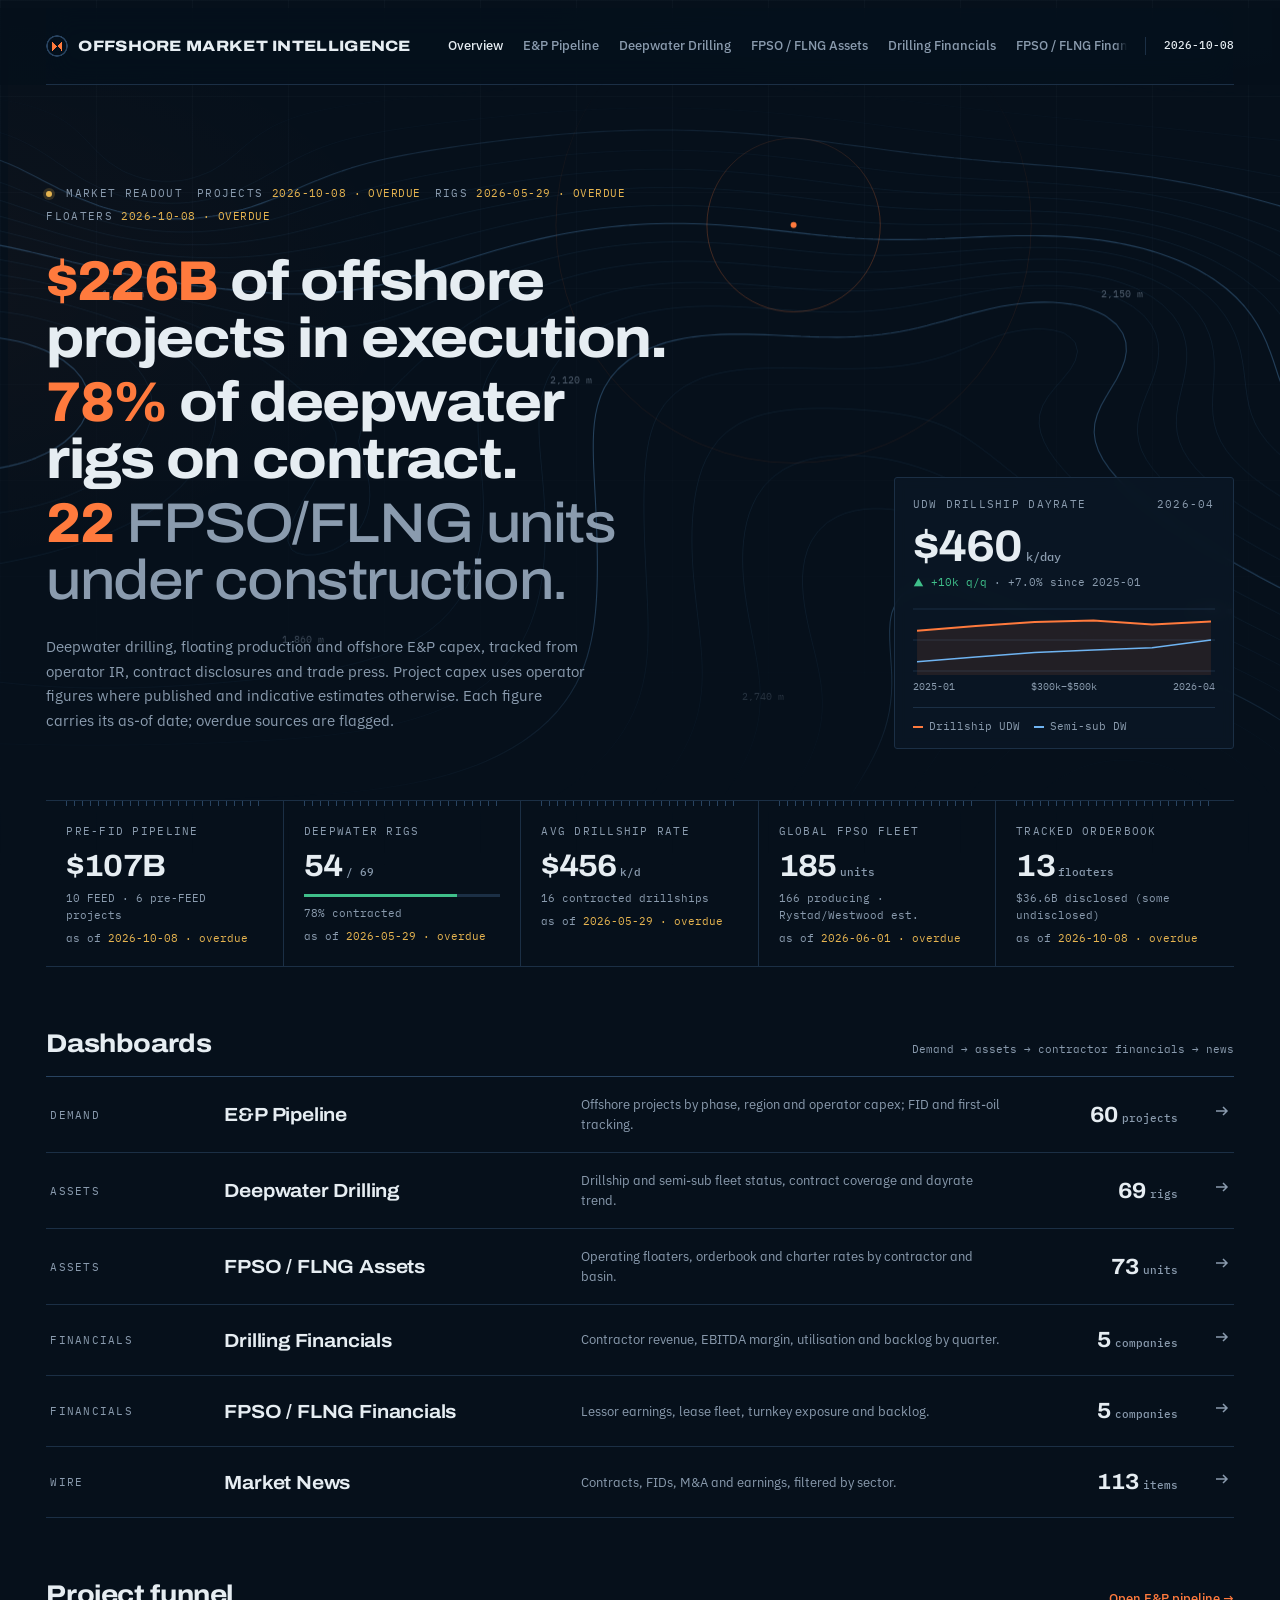
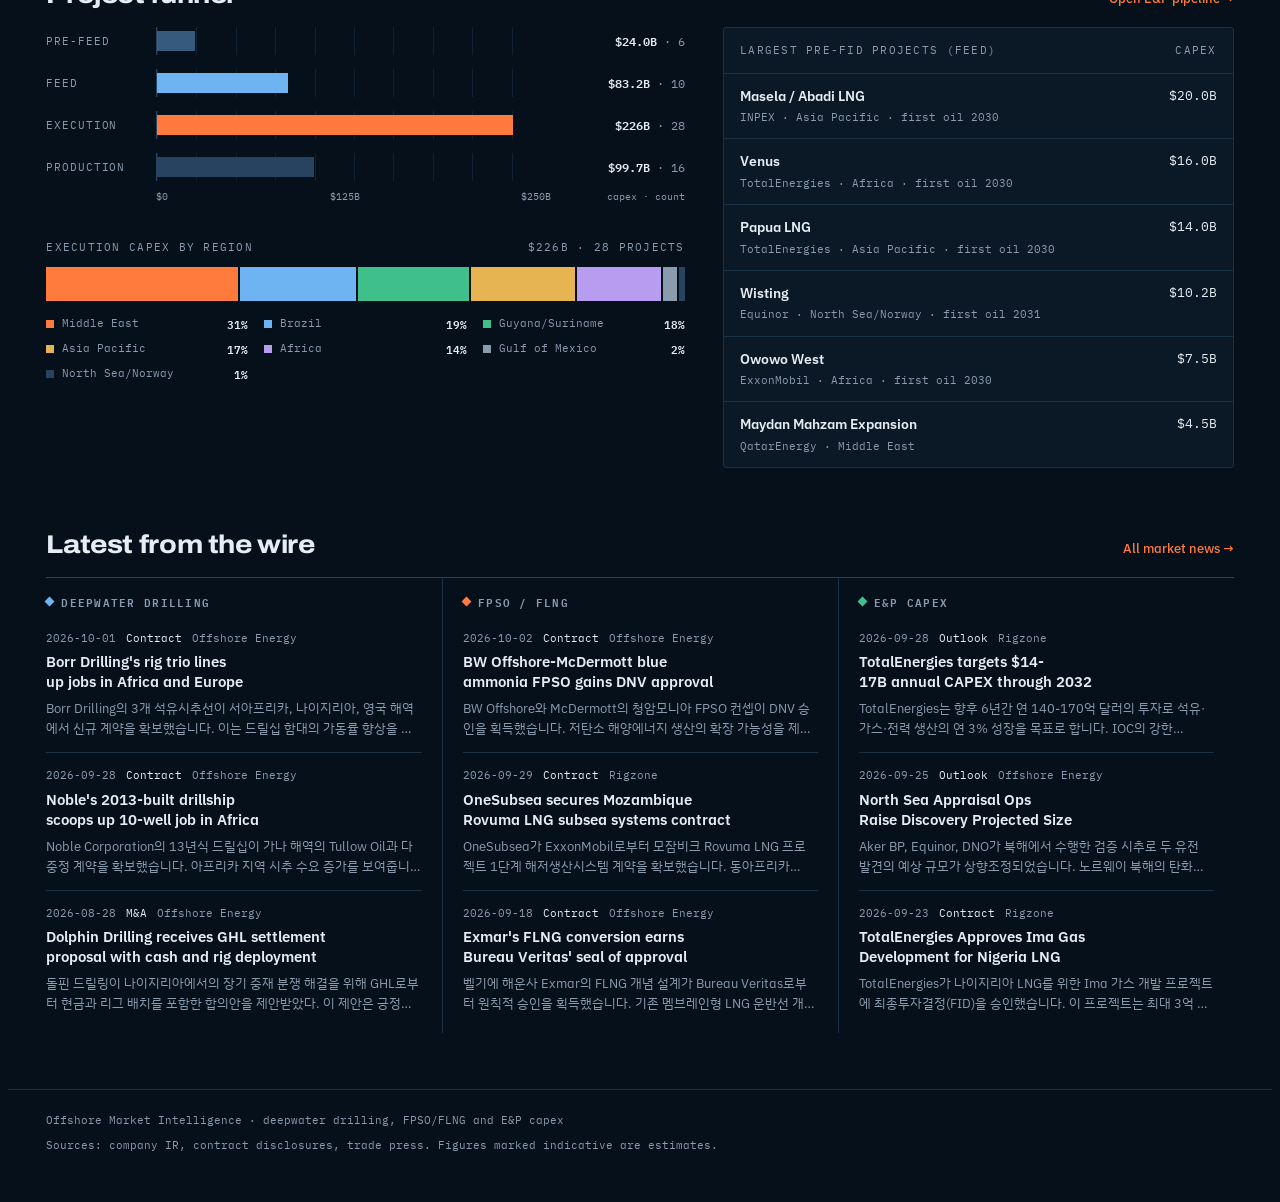
==== commit a022a505: "data: 검증 결과 반영 2026-10-08 — Petrobras FPSO 번호 오류 정정, 데이터 기준일 표시 - fpso orderbook: "Marechal Duque de" ====
--- a/index.html
+++ b/index.html
@@ -36,6 +36,11 @@
     }
     .eyebrow .pip { width: 6px; height: 6px; background: var(--kelp); border-radius: 50%; box-shadow: 0 0 0 3px rgba(63,191,138,.18); }
     .eyebrow b { color: var(--foam); font-weight: 500; }
+    .eyebrow .pip.warn { background: var(--amber); box-shadow: 0 0 0 3px rgba(230,180,80,.18); }
+    .asof { color: var(--foam); letter-spacing: .04em; }
+    .asof.stale { color: var(--amber); }
+    .snd-asof { font-family: var(--font-mono); font-size: 10.5px; color: var(--silt); margin-top: 6px; }
+    .snd-asof .asof { text-transform: none; letter-spacing: 0; }
     .readout {
       font-family: var(--font-display); font-stretch: 112%; font-weight: 750;
       font-size: clamp(2.1rem, 1.1rem + 3vw, 4.1rem); line-height: 1.02; letter-spacing: -.028em;
@@ -219,7 +224,7 @@
         <h2 class="readout" id="readout">
           <span class="line"><span class="num">—</span> in offshore projects under execution.</span>
         </h2>
-        <p class="lede">Deepwater drilling, floating production and offshore E&amp;P capex, tracked from operator IR, contract disclosures and trade press. Each figure links to its source dashboard.</p>
+        <p class="lede">Deepwater drilling, floating production and offshore E&amp;P capex, tracked from operator IR, contract disclosures and trade press. Project capex uses operator figures where published and indicative estimates otherwise. Each figure carries its as-of date; overdue sources are flagged.</p>
       </div>
       <aside class="gauge" id="gauge" aria-label="UDW drillship dayrate">
         <div class="gauge-head"><span class="k">UDW drillship dayrate</span><span class="k" id="g-date">—</span></div>
@@ -369,7 +374,7 @@
   try {
     var D = {};
     var res = await Promise.all(files.map(function (f) {
-      return fetch('./data/' + f + '.json').then(function (r) { if (!r.ok) throw new Error(f + '.json ' + r.status); return r.json(); });
+      return fetch('./data/' + f + '.json', { cache: 'no-cache' }).then(function (r) { if (!r.ok) throw new Error(f + '.json ' + r.status); return r.json(); });
     }));
     files.forEach(function (f, i) { D[f] = res[i]; });
 
@@ -387,12 +392,18 @@
 
     document.querySelector('#header-meta .value').textContent = latest;
 
-    /* week number */
-    var d = new Date(latest + 'T00:00:00Z'), j1 = new Date(Date.UTC(d.getUTCFullYear(), 0, 1));
-    var wk = Math.ceil(((d - j1) / 864e5 + j1.getUTCDay() + 1) / 7);
+    /* data freshness: each figure carries its own as-of date; overdue sources are flagged */
+    var cadence = { pipeline: 40, fleet: 14, fpso: 40, earnings: 100, fpso_earnings: 100, rates: 100, news: 10 };
+    var today = new Date(); today.setHours(0, 0, 0, 0);
+    var ageDays = function (f) { var u = D[f] && D[f].updated; return u ? Math.floor((today - new Date(u + 'T00:00:00')) / 864e5) : 9999; };
+    var isStale = function (f) { return ageDays(f) > cadence[f]; };
+    var msAsOf = (D.fpso.market_summary && D.fpso.market_summary.as_of) || D.fpso.updated;
+    D.fpso_market = { updated: msAsOf }; cadence.fpso_market = 100;
+    var asof = function (f) { return '<span class="asof' + (isStale(f) ? ' stale' : '') + '" title="' + (isStale(f) ? 'Overdue: last updated ' + ageDays(f) + ' days ago' : 'Updated ' + ageDays(f) + ' days ago') + '">' + esc(D[f].updated) + (isStale(f) ? ' · overdue' : '') + '</span>'; };
+    var anyStale = ['pipeline', 'fleet', 'fpso_market'].some(isStale);
     document.getElementById('eyebrow').innerHTML =
-      '<span class="pip"></span><span>Weekly readout</span><span>W' + wk + ' · <b>' + esc(latest) + '</b></span><span>' +
-      projects.length + ' projects · ' + dw.length + ' deepwater rigs · ' + (D.fpso.vessels || []).length + ' floaters tracked</span>';
+      '<span class="pip' + (anyStale ? ' warn' : '') + '"></span><span>Market readout</span>' +
+      '<span>Projects ' + asof('pipeline') + '</span><span>Rigs ' + asof('fleet') + '</span><span>Floaters ' + asof('fpso') + '</span>';
 
     document.getElementById('readout').innerHTML =
       '<span class="line"><span class="num">' + fmtB(sum(execP)) + '</span> of offshore projects in execution.</span>' +
@@ -432,16 +443,16 @@
     var udwRates = udw.filter(function (r) { return r.status === 'On Contract' && r.day_rate_kusd; }).map(function (r) { return r.day_rate_kusd; });
     var avgRate = udwRates.length ? Math.round(udwRates.reduce(function (a, b) { return a + b; }, 0) / udwRates.length) : null;
     var S = [
-      { k: 'Pre-FID pipeline', v: fmtB(sum(feedP) + sum(byPhase('Pre-FEED'))), sub: feedP.length + ' FEED · ' + byPhase('Pre-FEED').length + ' pre-FEED projects' },
-      { k: 'Deepwater rigs', v: dwOn + '<small>/ ' + dw.length + '</small>', sub: util + '% contracted', meter: util },
-      { k: 'Avg drillship rate', v: avgRate ? '$' + avgRate + '<small>k/d</small>' : '—', sub: udwRates.length + ' contracted drillships, fleet table' },
-      { k: 'Global FPSO fleet', v: (ms.active_fleet || '—') + '<small>units</small>', sub: (ms.on_production || '—') + ' producing · ' + (ms.flng_active || 0) + ' FLNG' },
-      { k: 'Tracked orderbook', v: (D.fpso.orderbook || []).length + '<small>floaters</small>', sub: obVal ? fmtB(obVal) + ' disclosed contract value' : 'contract values partly undisclosed' }
+      { k: 'Pre-FID pipeline', v: fmtB(sum(feedP) + sum(byPhase('Pre-FEED'))), sub: feedP.length + ' FEED · ' + byPhase('Pre-FEED').length + ' pre-FEED projects', f: 'pipeline' },
+      { k: 'Deepwater rigs', v: dwOn + '<small>/ ' + dw.length + '</small>', sub: util + '% contracted', meter: util, f: 'fleet' },
+      { k: 'Avg drillship rate', v: avgRate ? '$' + avgRate + '<small>k/d</small>' : '—', sub: udwRates.length + ' contracted drillships', f: 'fleet' },
+      { k: 'Global FPSO fleet', v: (ms.active_fleet || '—') + '<small>units</small>', sub: (ms.on_production || '—') + ' producing · Rystad/Westwood est.', f: 'fpso_market' },
+      { k: 'Tracked orderbook', v: (D.fpso.orderbook || []).length + '<small>floaters</small>', sub: obVal ? fmtB(obVal) + ' disclosed (some undisclosed)' : 'contract values partly undisclosed', f: 'fpso' }
     ];
     document.getElementById('soundings').innerHTML = S.map(function (s) {
       return '<div class="snd"><div class="k">' + esc(s.k) + '</div><div class="snd-val">' + s.v + '</div>' +
         (s.meter != null ? '<div class="meter"><i style="width:' + s.meter + '%"></i></div>' : '') +
-        '<div class="snd-sub">' + esc(s.sub) + '</div></div>';
+        '<div class="snd-sub">' + esc(s.sub) + '</div><div class="snd-asof">as of ' + asof(s.f) + '</div></div>';
     }).join('');
 
     /* index */
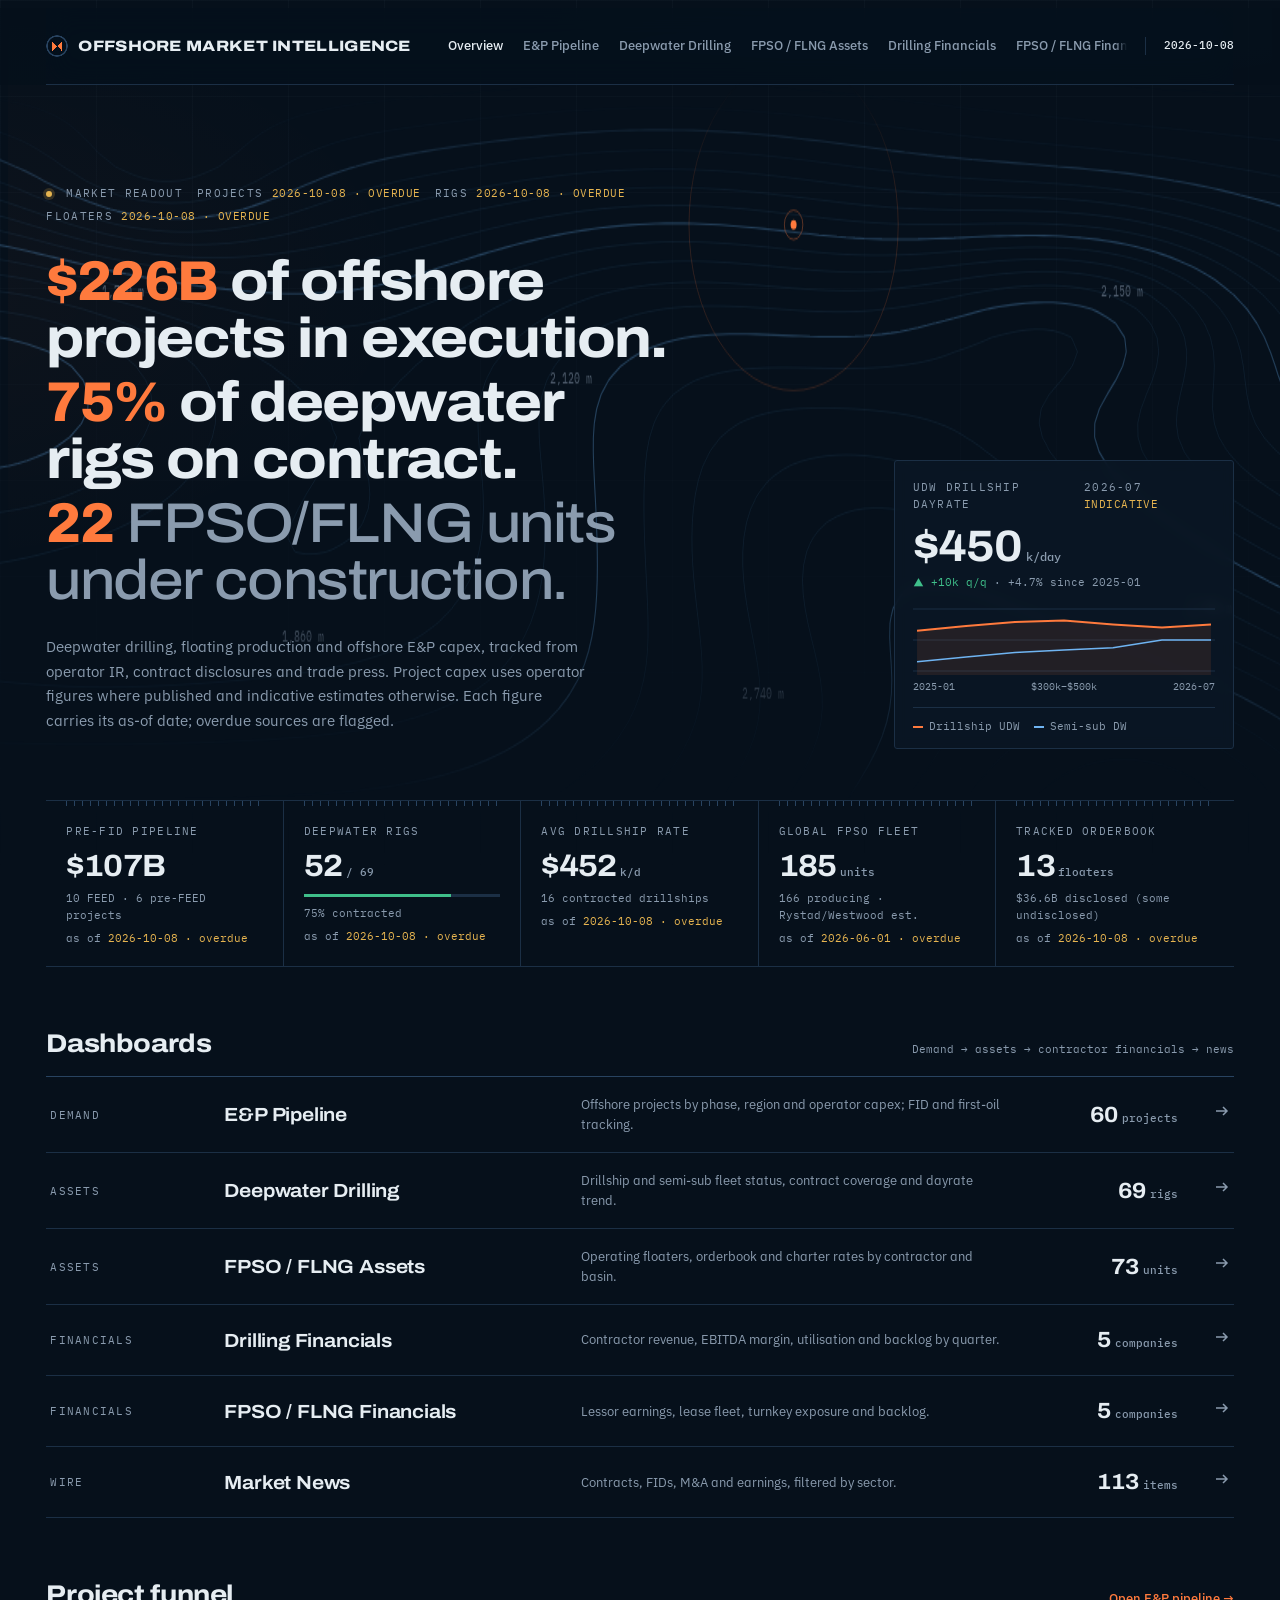
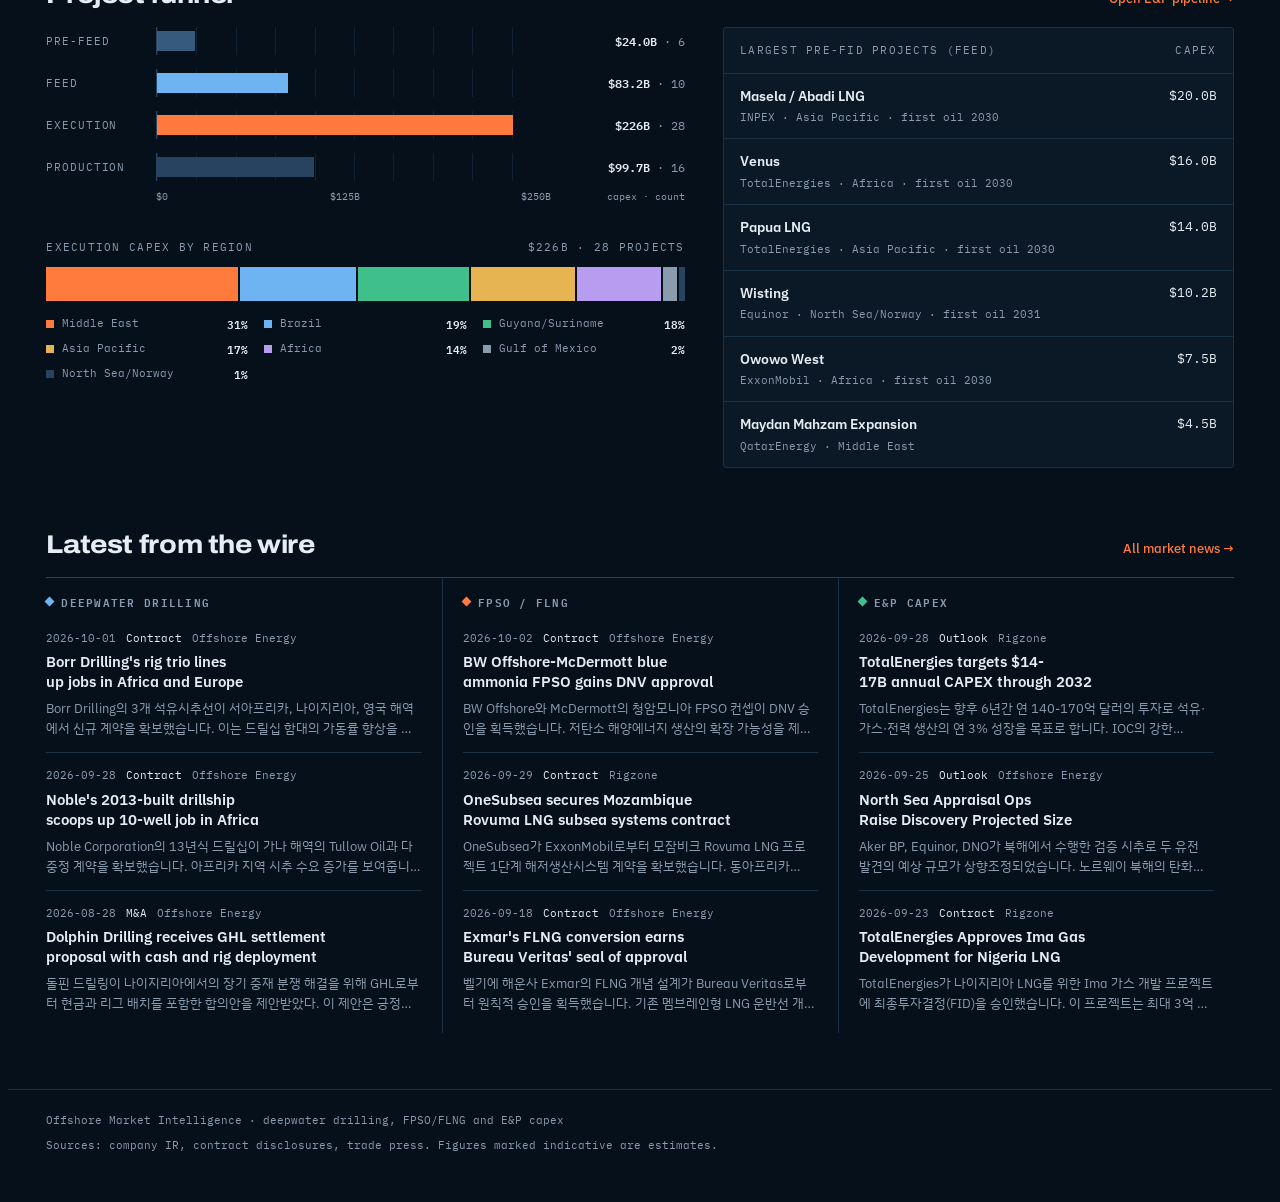
==== commit c707b2a4: "ui: overview 데이레이트 게이지 — 잠정(Indicative) 값 표시 Co-Authored-By: Claude Opus 5.5 <noreply@anthropic.com>" ====
--- a/index.html
+++ b/index.html
@@ -419,7 +419,7 @@
     if (ds.length) {
       var last = ds[ds.length - 1], first = ds[0], prev = ds[ds.length - 2] || first;
       document.getElementById('g-val').innerHTML = '$' + last.rate_kusd + '<small>k/day</small>';
-      document.getElementById('g-date').textContent = last.date;
+      document.getElementById('g-date').innerHTML = esc(last.date) + (/^indicative/i.test(last.source || '') ? ' <span class="asof stale" title="' + esc(last.source) + '">indicative</span>' : '');
       var ch = last.rate_kusd - prev.rate_kusd, chY = ((last.rate_kusd / first.rate_kusd - 1) * 100);
       document.getElementById('g-delta').innerHTML =
         '<span class="' + (ch >= 0 ? 'up' : 'down') + '">' + (ch >= 0 ? '▲ +' : '▼ ') + ch + 'k q/q</span>' +
--- a/assets/theme.css
+++ b/assets/theme.css
@@ -168,6 +168,8 @@
 body .header-meta .meta-row { display: flex; align-items: center; gap: 8px; }
 body .header-meta .value { color: var(--foam) !important; font-weight: 500; }
 body .header-meta .confidence-badge { display: none; }
+body .header-meta.is-overdue .value, body .header-meta.is-overdue #updated-date { color: var(--amber) !important; }
+.omi-overdue { font-family: var(--font-mono); font-size: 10px; letter-spacing: .08em; text-transform: uppercase; color: var(--amber); border: 1px solid rgba(230,180,80,.45); border-radius: 2px; padding: 1px 5px; }
 @media (max-width: 1560px) { body .header-meta > span:first-child:not(.value), body .header-meta .label { display: none; } }
 
 @media (max-width: 1180px) {
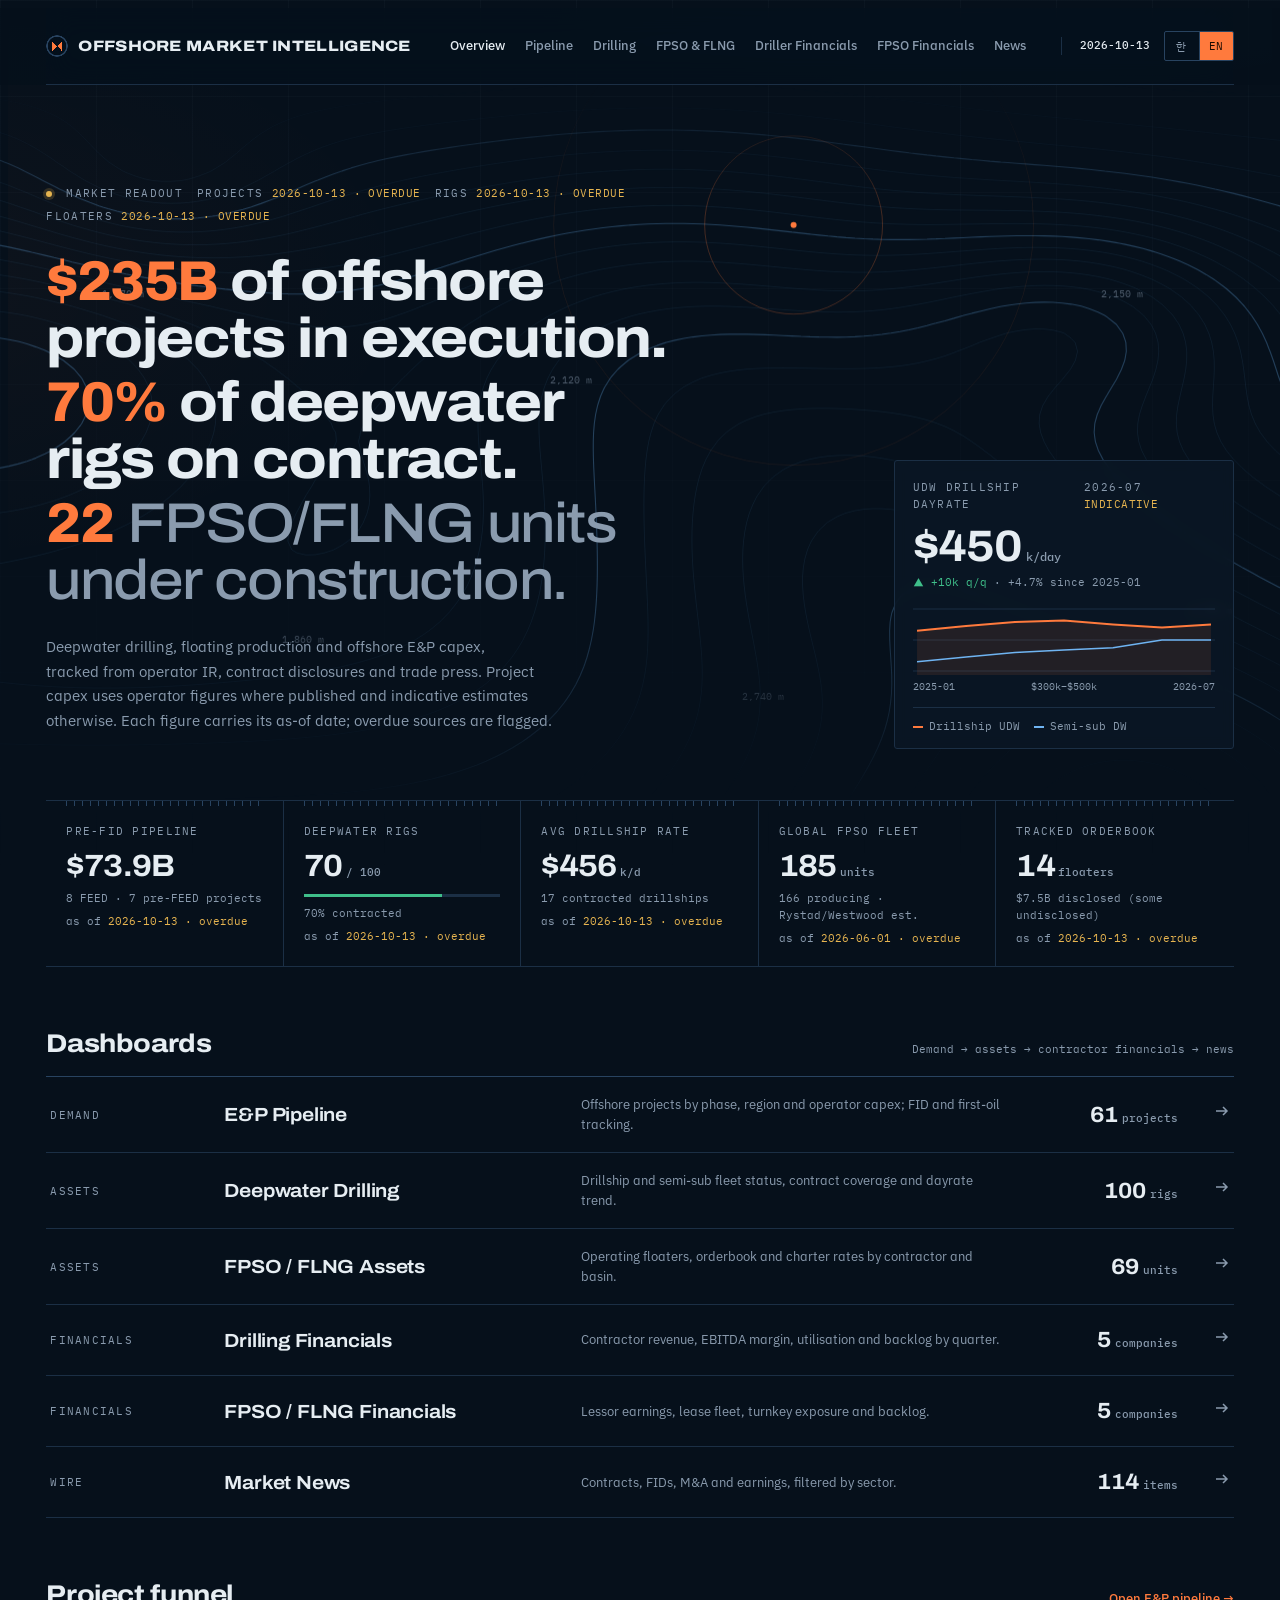
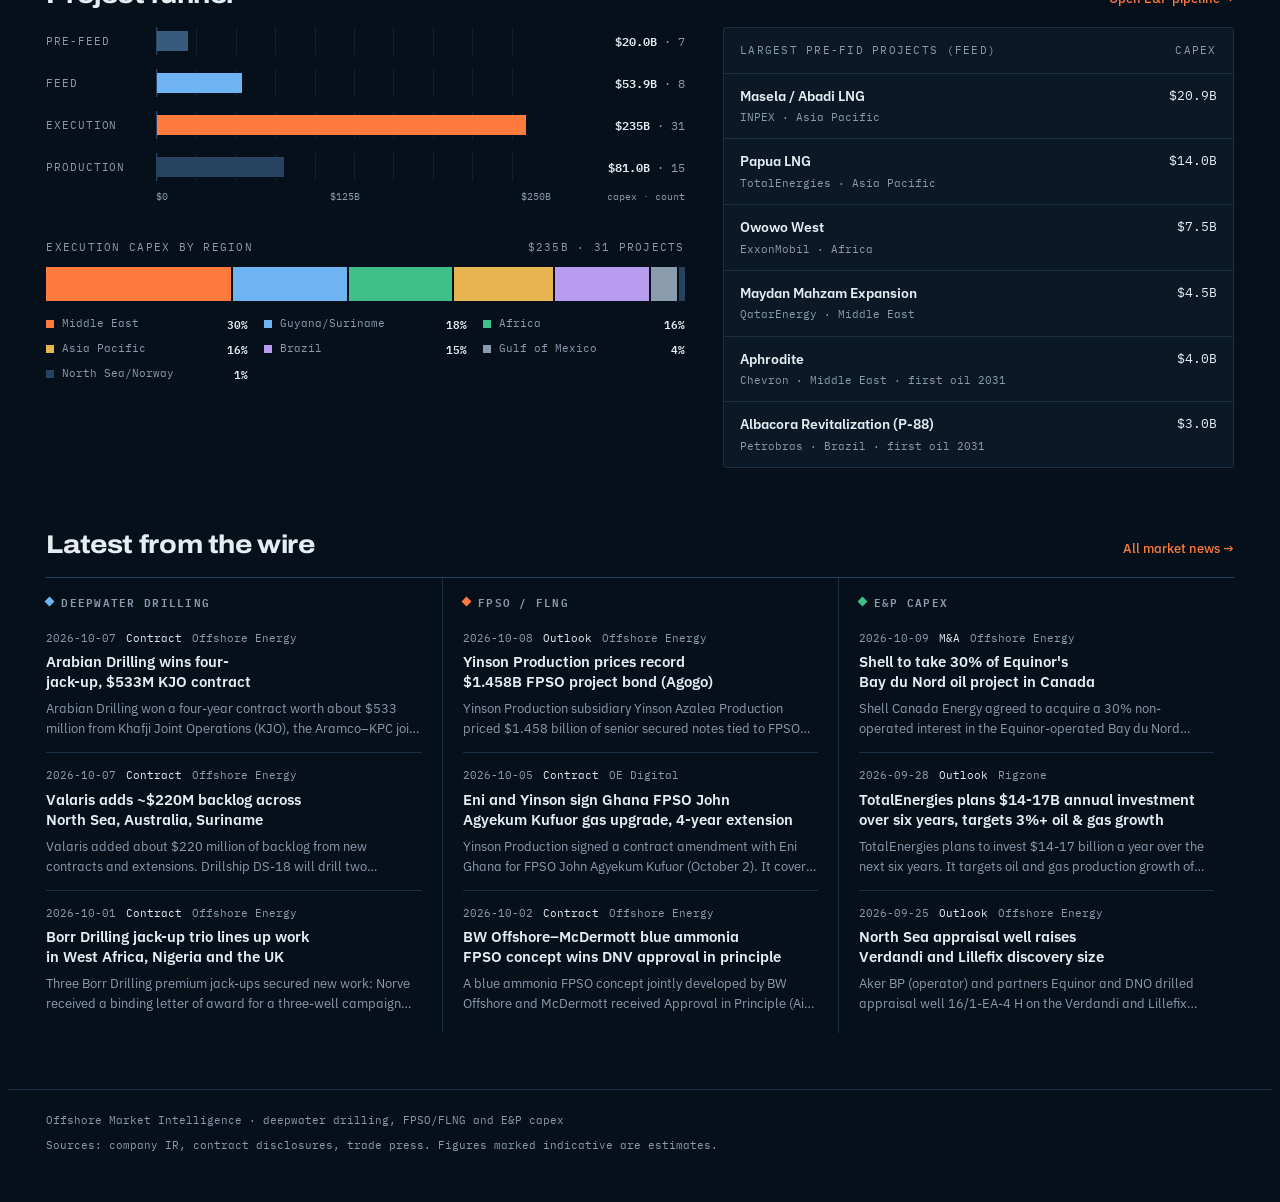
==== commit 8d3bdee2: "i18n: Korean word-boundary line breaking, natural hero phrasing, calmer tracking on Korean labels Co" ====
--- a/index.html
+++ b/index.html
@@ -408,7 +408,7 @@
     document.getElementById('readout').innerHTML =
       '<span class="line"><span class="num">' + fmtB(sum(execP)) + '</span> of offshore projects in execution.</span>' +
       '<span class="line"><span class="num">' + util + '%</span> of deepwater rigs on contract.</span>' +
-      '<span class="line"><span class="num">' + (ms.under_construction != null ? ms.under_construction : '—') + '</span> <span class="soft">FPSO/FLNG units under construction.</span></span>';
+      '<span class="line"><span class="num">' + (ms.under_construction != null ? ms.under_construction : '—') + '</span><span class="soft"> FPSO/FLNG units under construction.</span></span>';
 
     /* dayrate gauge */
     var series = function (type, tier) {
--- a/assets/theme.css
+++ b/assets/theme.css
@@ -417,3 +417,87 @@
 }
 .omi-footer a { color: var(--silt); }
 .omi-footer a:hover { color: var(--foam); }
+
+/* ---- KO / EN switch (built by theme.js) ---- */
+.omi-lang { display: inline-flex; flex: none; border: 1px solid var(--line-2); border-radius: 2px; overflow: hidden; }
+.omi-lang button {
+  font-family: var(--font-mono); font-size: 11px; letter-spacing: .04em; line-height: 1;
+  min-width: 34px; min-height: 28px; padding: 0 8px; border: 0; cursor: pointer;
+  background: transparent; color: var(--silt);
+  transition: color .18s var(--ease), background-color .18s var(--ease);
+}
+.omi-lang button + button { border-left: 1px solid var(--line-2); }
+.omi-lang button:hover { color: var(--foam); background: rgba(138,155,174,.08); }
+.omi-lang button[aria-pressed="true"] { background: var(--signal); color: var(--signal-ink); cursor: default; }
+.omi-lang button:focus-visible { outline: 2px solid var(--signal); outline-offset: -2px; }
+/* meta + language switch travel together */
+.omi-tools { display: flex; align-items: center; gap: 14px; flex: none; }
+@media (max-width: 1180px) {
+  body .header-right .omi-tools { position: absolute; top: 12px; right: 0; }
+  body > .header .header-right .omi-tools { right: clamp(16px, 3vw, 40px); }
+  body .omi-tools .header-meta { position: static !important; right: auto !important; top: auto !important; }
+}
+@media (max-width: 640px) {
+  body .header-title { padding-right: 76px; }
+  body .header-title h1 { min-width: 0; }
+  body .header-title h1 a { min-width: 0; overflow: hidden; text-overflow: ellipsis; white-space: nowrap; }
+  .omi-lang button { min-width: 30px; padding: 0 6px; }
+}
+
+/* ---- Update log (dated note entries, built by OMI.logHtml) ---- */
+.omi-log { list-style: none; margin: 0; padding: 0 0 0 14px; border-left: 1px solid var(--line-2); display: grid; gap: 12px; }
+.omi-log li { position: relative; display: grid; gap: 3px; font-size: 12px; line-height: 1.55; color: var(--silt); }
+.omi-log li::before {
+  content: ""; position: absolute; left: -18px; top: 6px; width: 7px; height: 7px; border-radius: 50%;
+  background: var(--hull); border: 1px solid var(--line-2);
+}
+.omi-log li:first-child::before { background: var(--signal); border-color: var(--signal); }
+.omi-log time { font-family: var(--font-mono); font-size: 10.5px; letter-spacing: .04em; color: var(--foam); }
+.omi-log-chip {
+  display: inline-block; margin-left: 6px; padding: 0 6px; border: 1px solid var(--line-2); border-radius: 2px;
+  font-family: var(--font-mono); font-size: 10px; letter-spacing: .04em; color: var(--silt); white-space: nowrap; cursor: help;
+}
+
+/* ---- "Key changes · last 30 days" strip (theme.js renderChanges) ---- */
+.omi-changes { margin: 0 0 28px; padding: 16px 20px 14px; background: var(--hull); border: 1px solid var(--line); border-left: 2px solid var(--signal); border-radius: 4px; }
+.omi-ch-head { display: flex; flex-wrap: wrap; align-items: baseline; justify-content: space-between; gap: 6px 16px; margin-bottom: 10px; }
+.omi-ch-head h3 { margin: 0; font-family: var(--font-mono); font-size: var(--step--2); font-weight: 600; letter-spacing: .12em; text-transform: uppercase; color: var(--signal); }
+.omi-ch-head span { font-family: var(--font-mono); font-size: var(--step--2); color: var(--silt); }
+.omi-ch-head a { color: var(--foam); text-decoration: none; border-bottom: 1px solid var(--line-2); }
+.omi-ch-head a:hover { border-color: var(--signal); }
+.omi-ch-list { list-style: none; margin: 0; padding: 0; }
+.omi-ch-list li { display: grid; grid-template-columns: 3.4em 4.8em minmax(0, 1fr) auto; align-items: baseline; gap: 12px; padding: 8px 0; border-top: 1px solid var(--line); font-size: var(--step--1); line-height: 1.5; }
+.omi-ch-list li:first-child { border-top: 0; }
+.omi-ch-list time { font-family: var(--font-mono); color: var(--silt); }
+.omi-ch-cat { font-family: var(--font-mono); font-size: var(--step--2); color: var(--sonar); white-space: nowrap; }
+.omi-ch-text { color: var(--foam); }
+.omi-ch-tag { display: inline-block; margin-left: 4px; padding: 0 6px; font-family: var(--font-mono); font-size: var(--step--2); line-height: 1.6; color: var(--signal); border: 1px solid color-mix(in srgb, var(--signal) 45%, transparent); border-radius: 2px; white-space: nowrap; }
+.omi-ch-src { font-family: var(--font-mono); font-size: var(--step--2); color: var(--silt); text-decoration: none; white-space: nowrap; }
+a.omi-ch-src:hover { color: var(--foam); }
+.omi-ch-foot { margin: 10px 0 0; padding-top: 10px; border-top: 1px dashed var(--line-2); font-family: var(--font-mono); font-size: var(--step--2); color: var(--silt); }
+@media (max-width: 640px) {
+  .omi-changes { padding: 14px 14px 12px; }
+  .omi-ch-list li { grid-template-columns: 3.2em minmax(0, 1fr); gap: 4px 10px; }
+  .omi-ch-cat { grid-column: 2; grid-row: 1; }
+  .omi-ch-text { grid-column: 1 / -1; }
+  .omi-ch-src { grid-column: 1 / -1; }
+}
+
+/* ---- per-figure source dot (theme.js OMI.src) ---- */
+.omi-src { display: inline-block; width: 7px; height: 7px; margin-left: 6px; border-radius: 50%; vertical-align: 1px; background: var(--silt); box-shadow: 0 0 0 3px transparent; transition: box-shadow .15s; flex: none; }
+a.omi-src { cursor: pointer; }
+a.omi-src:hover, a.omi-src:focus-visible { box-shadow: 0 0 0 3px color-mix(in srgb, currentColor 25%, transparent); outline: none; }
+.omi-src.is-fresh { background: var(--kelp); color: var(--kelp); }
+.omi-src.is-aging { background: var(--amber); color: var(--amber); }
+.omi-src.is-stale { background: var(--coral); color: var(--coral); }
+.omi-src.is-nodate { background: transparent; border: 1px solid var(--silt); color: var(--silt); }
+.omi-src.is-low { outline: 1px dashed var(--amber); outline-offset: 2px; }
+.omi-src-legend { display: flex; flex-wrap: wrap; gap: 4px 16px; margin: -18px 0 24px; font-family: var(--font-mono); font-size: var(--step--2); color: var(--silt); }
+.omi-src-legend span { display: inline-flex; align-items: center; gap: 6px; }
+.omi-src-legend .omi-src { margin-left: 0; }
+.omi-src.is-period { background: var(--sonar); color: var(--sonar); }
+
+/* ---- Korean line breaking: break between words, not inside them ---- */
+html[lang="ko"] body { word-break: keep-all; overflow-wrap: break-word; }
+h1, h2, h3, .lede, .hero h1, .hero .line { text-wrap: balance; }
+p { text-wrap: pretty; }
